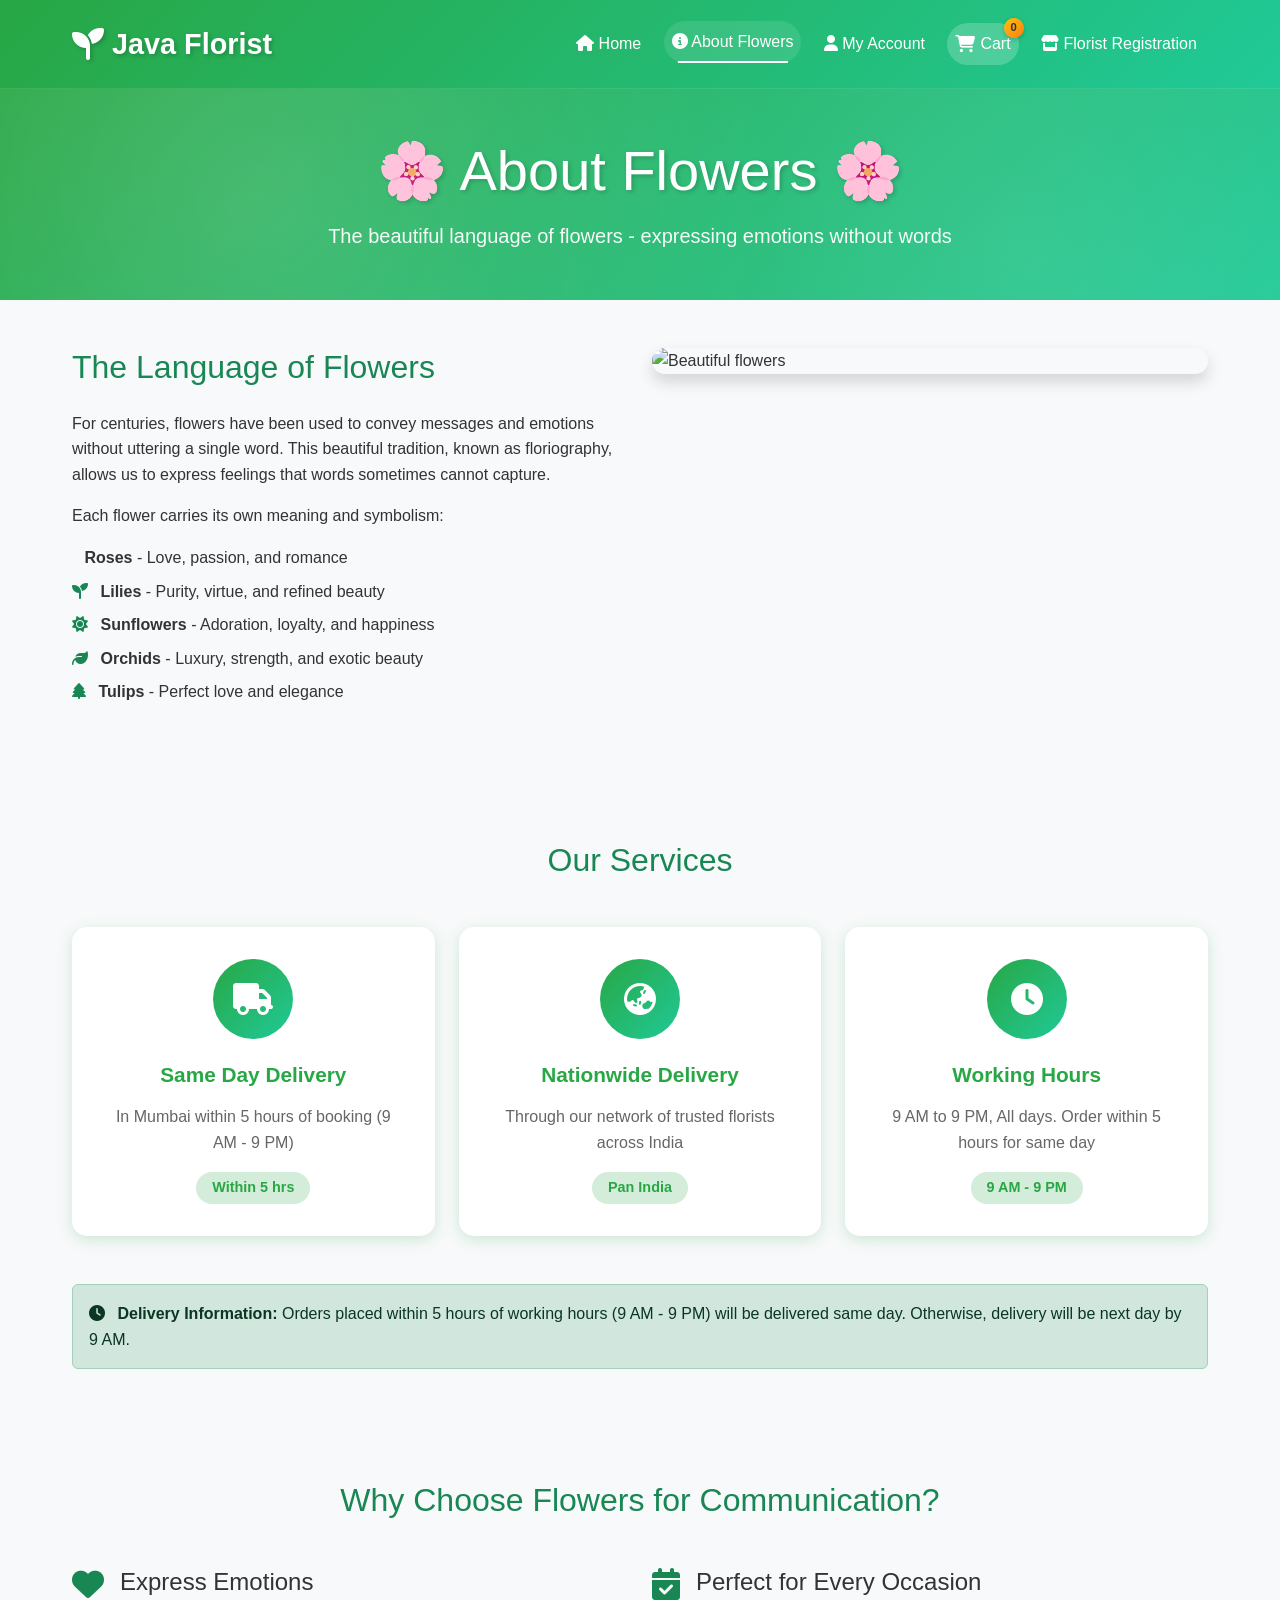
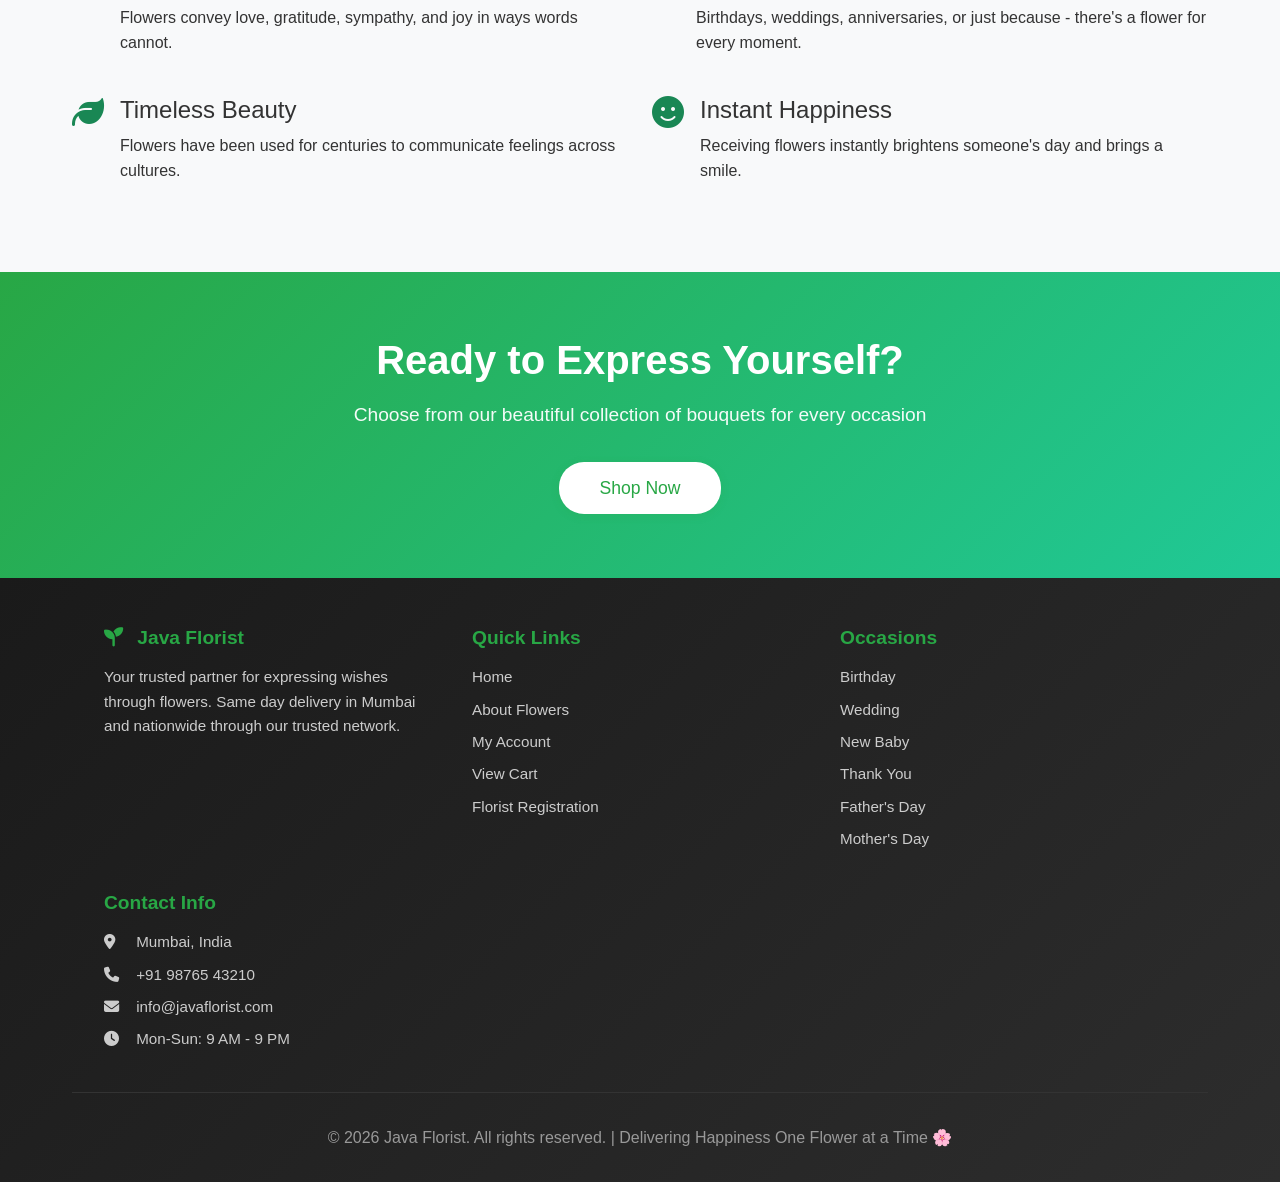
==== about.html @ 2c4edb6c "first commit" ====
<!DOCTYPE html>
<html lang="en">
<head>
    <meta charset="UTF-8">
    <meta name="viewport" content="width=device-width, initial-scale=1.0">
    <title>Java Florist - About Flowers</title>
    
    <!-- Bootstrap CSS -->
    <link href="https://cdn.jsdelivr.net/npm/bootstrap@5.3.0/dist/css/bootstrap.min.css" rel="stylesheet">
    <!-- Font Awesome Icons -->
    <link rel="stylesheet" href="https://cdnjs.cloudflare.com/ajax/libs/font-awesome/6.4.0/css/all.min.css">
    <!-- Custom CSS -->
    <link rel="stylesheet" href="css/style.css">
</head>
<body>
    <!-- Navigation Bar -->
    <nav class="navbar navbar-expand-lg">
        <div class="container">
            <a class="navbar-brand" href="index.html">
                <i class="fas fa-seedling"></i>
                Java Florist
            </a>
            <button class="navbar-toggler" type="button" data-bs-toggle="collapse" data-bs-target="#navbarNav">
                <span class="navbar-toggler-icon"></span>
            </button>
            <div class="collapse navbar-collapse" id="navbarNav">
                <ul class="navbar-nav ms-auto">
                    <li class="nav-item">
                        <a class="nav-link" href="index.html">
                            <i class="fas fa-home"></i> Home
                        </a>
                    </li>
                    <li class="nav-item">
                        <a class="nav-link active" href="about.html">
                            <i class="fas fa-info-circle"></i> About Flowers
                        </a>
                    </li>
                    <li class="nav-item">
                        <a class="nav-link" href="myaccount.html">
                            <i class="fas fa-user"></i> My Account
                        </a>
                    </li>
                    <li class="nav-item">
                        <a class="nav-link cart-icon" href="cart.html">
                            <i class="fas fa-shopping-cart"></i> Cart
                            <span class="cart-badge" id="cartCount">0</span>
                        </a>
                    </li>
                    <li class="nav-item">
                        <a class="nav-link" href="florist-registration.html">
                            <i class="fas fa-store"></i> Florist Registration
                        </a>
                    </li>
                </ul>
            </div>
        </div>
    </nav>

    <!-- Hero Section -->
    <header class="text-center py-5">
        <div class="container">
            <h1>🌸 About Flowers 🌸</h1>
            <p class="lead">The beautiful language of flowers - expressing emotions without words</p>
        </div>
    </header>

    <!-- Main Content - About Flowers -->
    <section class="py-5">
        <div class="container">
            <div class="row">
                <div class="col-lg-6 mb-4">
                    <h2 class="text-success mb-4">The Language of Flowers</h2>
                    <p>For centuries, flowers have been used to convey messages and emotions without uttering a single word. This beautiful tradition, known as floriography, allows us to express feelings that words sometimes cannot capture.</p>
                    <p>Each flower carries its own meaning and symbolism:</p>
                    <ul class="list-unstyled">
                        <li class="mb-2"><i class="fas fa-rose text-success me-2"></i> <strong>Roses</strong> - Love, passion, and romance</li>
                        <li class="mb-2"><i class="fas fa-seedling text-success me-2"></i> <strong>Lilies</strong> - Purity, virtue, and refined beauty</li>
                        <li class="mb-2"><i class="fas fa-sun text-success me-2"></i> <strong>Sunflowers</strong> - Adoration, loyalty, and happiness</li>
                        <li class="mb-2"><i class="fas fa-leaf text-success me-2"></i> <strong>Orchids</strong> - Luxury, strength, and exotic beauty</li>
                        <li class="mb-2"><i class="fas fa-tree text-success me-2"></i> <strong>Tulips</strong> - Perfect love and elegance</li>
                    </ul>
                </div>
                <div class="col-lg-6 mb-4">
                    <img src="https://images.unsplash.com/photo-1490750967868-88aa4486c946?ixlib=rb-4.0.3&auto=format&fit=crop&w=1000&q=80" 
                         alt="Beautiful flowers" class="img-fluid rounded-4 shadow">
                </div>
            </div>
        </div>
    </section>

    <!-- Our Services Section (Requirement Point 1 & 7) -->
    <section class="py-5 bg-light">
        <div class="container">
            <h2 class="text-center text-success mb-5">Our Services</h2>
            <div class="row g-4">
                <div class="col-md-4">
                    <div class="service-card">
                        <div class="service-icon">
                            <i class="fas fa-truck"></i>
                        </div>
                        <h3>Same Day Delivery</h3>
                        <p>In Mumbai within 5 hours of booking (9 AM - 9 PM)</p>
                        <span class="service-badge">Within 5 hrs</span>
                    </div>
                </div>
                
                <div class="col-md-4">
                    <div class="service-card">
                        <div class="service-icon">
                            <i class="fas fa-globe-asia"></i>
                        </div>
                        <h3>Nationwide Delivery</h3>
                        <p>Through our network of trusted florists across India</p>
                        <span class="service-badge">Pan India</span>
                    </div>
                </div>
                
                <div class="col-md-4">
                    <div class="service-card">
                        <div class="service-icon">
                            <i class="fas fa-clock"></i>
                        </div>
                        <h3>Working Hours</h3>
                        <p>9 AM to 9 PM, All days. Order within 5 hours for same day</p>
                        <span class="service-badge">9 AM - 9 PM</span>
                    </div>
                </div>
            </div>
            
            <!-- Delivery Information (Requirement Point 7) -->
            <div class="alert alert-success mt-5">
                <i class="fas fa-clock me-2"></i>
                <strong>Delivery Information:</strong> Orders placed within 5 hours of working hours (9 AM - 9 PM) will be delivered same day. Otherwise, delivery will be next day by 9 AM.
            </div>
        </div>
    </section>

    <!-- Why Choose Flowers Section -->
    <section class="py-5">
        <div class="container">
            <h2 class="text-center text-success mb-5">Why Choose Flowers for Communication?</h2>
            <div class="row">
                <div class="col-md-6 mb-4">
                    <div class="d-flex align-items-start">
                        <div class="me-3">
                            <i class="fas fa-heart text-success fa-2x"></i>
                        </div>
                        <div>
                            <h4>Express Emotions</h4>
                            <p>Flowers convey love, gratitude, sympathy, and joy in ways words cannot.</p>
                        </div>
                    </div>
                </div>
                <div class="col-md-6 mb-4">
                    <div class="d-flex align-items-start">
                        <div class="me-3">
                            <i class="fas fa-calendar-check text-success fa-2x"></i>
                        </div>
                        <div>
                            <h4>Perfect for Every Occasion</h4>
                            <p>Birthdays, weddings, anniversaries, or just because - there's a flower for every moment.</p>
                        </div>
                    </div>
                </div>
                <div class="col-md-6 mb-4">
                    <div class="d-flex align-items-start">
                        <div class="me-3">
                            <i class="fas fa-leaf text-success fa-2x"></i>
                        </div>
                        <div>
                            <h4>Timeless Beauty</h4>
                            <p>Flowers have been used for centuries to communicate feelings across cultures.</p>
                        </div>
                    </div>
                </div>
                <div class="col-md-6 mb-4">
                    <div class="d-flex align-items-start">
                        <div class="me-3">
                            <i class="fas fa-smile text-success fa-2x"></i>
                        </div>
                        <div>
                            <h4>Instant Happiness</h4>
                            <p>Receiving flowers instantly brightens someone's day and brings a smile.</p>
                        </div>
                    </div>
                </div>
            </div>
        </div>
    </section>

    <!-- Call to Action -->
    <section class="cta-section">
        <div class="container">
            <h2>Ready to Express Yourself?</h2>
            <p>Choose from our beautiful collection of bouquets for every occasion</p>
            <a href="bouquet.html" class="btn btn-lg">Shop Now</a>
        </div>
    </section>

    <!-- Footer -->
    <footer>
        <div class="container">
            <div class="footer-content">
                <div class="footer-section">
                    <h4><i class="fas fa-seedling"></i> Java Florist</h4>
                    <p>Your trusted partner for expressing wishes through flowers. Same day delivery in Mumbai and nationwide through our trusted network.</p>
                </div>
                <div class="footer-section">
                    <h4>Quick Links</h4>
                    <a href="index.html">Home</a>
                    <a href="about.html">About Flowers</a>
                    <a href="myaccount.html">My Account</a>
                    <a href="cart.html">View Cart</a>
                    <a href="florist-registration.html">Florist Registration</a>
                </div>
                <div class="footer-section">
                    <h4>Occasions</h4>
                    <a href="bouquet.html?occasion=birthday">Birthday</a>
                    <a href="bouquet.html?occasion=wedding">Wedding</a>
                    <a href="bouquet.html?occasion=newbaby">New Baby</a>
                    <a href="bouquet.html?occasion=thankyou">Thank You</a>
                    <a href="bouquet.html?occasion=fathersday">Father's Day</a>
                    <a href="bouquet.html?occasion=mothersday">Mother's Day</a>
                </div>
                <div class="footer-section">
                    <h4>Contact Info</h4>
                    <p><i class="fas fa-map-marker-alt"></i> Mumbai, India</p>
                    <p><i class="fas fa-phone"></i> +91 98765 43210</p>
                    <p><i class="fas fa-envelope"></i> info@javaflorist.com</p>
                    <p><i class="fas fa-clock"></i> Mon-Sun: 9 AM - 9 PM</p>
                </div>
            </div>
            <div class="footer-bottom">
                <p>&copy; 2026 Java Florist. All rights reserved. | Delivering Happiness One Flower at a Time 🌸</p>
            </div>
        </div>
    </footer>

    <!-- Scripts -->
    <script src="https://cdn.jsdelivr.net/npm/bootstrap@5.3.0/dist/js/bootstrap.bundle.min.js"></script>
    <script>
        // Update cart count from localStorage
        function updateCartCount() {
            const cart = JSON.parse(localStorage.getItem('cart')) || [];
            document.getElementById('cartCount').textContent = cart.length;
        }
        
        document.addEventListener('DOMContentLoaded', function() {
            updateCartCount();
        });
    </script>
</body>
</html>
---- css/style.css ----
/* Professional Styling for Java Florist Website */

:root {
    --primary-green: #28a745;
    --secondary-green: #20c997;
    --dark-green: #218838;
    --light-green: #d4edda;
    --white: #ffffff;
    --light-gray: #f8f9fa;
    --dark-gray: #343a40;
    --text-dark: #333333;
    --text-light: #666666;
    --shadow-color: rgba(40, 167, 69, 0.2);
    
    /* Border Radius */
    --radius-sm: 8px;
    --radius-md: 15px;
    --radius-lg: 25px;
    --radius-full: 50px;
    
    /* Transitions */
    --transition: all 0.3s ease;
}

* {
    margin: 0;
    padding: 0;
    box-sizing: border-box;
}

body {
    font-family: 'Segoe UI', Tahoma, Geneva, Verdana, sans-serif;
    line-height: 1.6;
    color: var(--text-dark);
    background-color: var(--light-gray);
    min-height: 100vh;
    display: flex;
    flex-direction: column;
}

/* ========== IMAGE SIZE FIXES ========== */
img {
    max-width: 100%;
    height: auto;
    display: block;
}

/* Card Images - Fixed Sizes */
.occasion-card .occasion-image,
.occasion-img {
    width: 100%;
    height: 200px !important;
    object-fit: cover !important;
    border-radius: var(--radius-md) var(--radius-md) 0 0;
}

.bouquet-card .bouquet-image,
.bouquet-img {
    width: 100%;
    height: 250px !important;
    object-fit: cover !important;
    border-radius: var(--radius-md) var(--radius-md) 0 0;
}

/* Cart Page Images */
.cart-item-image {
    width: 80px;
    height: 80px;
    border-radius: var(--radius-sm);
    overflow: hidden;
}

.cart-item-image img {
    width: 100%;
    height: 100%;
    object-fit: cover;
}

/* Order/Return Images */
.item-image {
    width: 70px;
    height: 70px;
    border-radius: var(--radius-sm);
    overflow: hidden;
}

.item-image img {
    width: 100%;
    height: 100%;
    object-fit: cover;
}

/* Profile Avatar */
.profile-avatar {
    width: 100px;
    height: 100px;
    border-radius: 50%;
    overflow: hidden;
}

.profile-avatar img {
    width: 100%;
    height: 100%;
    object-fit: cover;
}

/* Testimonial Images */
.author-avatar {
    width: 50px;
    height: 50px;
    border-radius: 50%;
    overflow: hidden;
}

.author-avatar img {
    width: 100%;
    height: 100%;
    object-fit: cover;
}

/* ========== NAVBAR STYLING ========== */
.navbar {
    background: linear-gradient(135deg, var(--primary-green), var(--secondary-green)) !important;
    box-shadow: 0 4px 15px var(--shadow-color);
    padding: 1rem 0;
    border-bottom: 1px solid rgba(255,255,255,0.1);
}

.navbar .container {
    display: flex;
    justify-content: space-between;
    align-items: center;
    max-width: 1200px;
    margin: 0 auto;
    padding: 0 2rem;
}

.navbar-brand {
    font-weight: bold;
    font-size: 1.8rem;
    color: white !important;
    text-shadow: 2px 2px 4px rgba(0,0,0,0.2);
    display: flex;
    align-items: center;
    gap: 0.5rem;
    text-decoration: none;
}

.navbar-brand i {
    font-size: 2rem;
}

.navbar-nav {
    display: flex;
    align-items: center;
    gap: 0.5rem;
    list-style: none;
}

.nav-item {
    margin: 0 0.2rem;
}

.nav-link {
    font-weight: 500;
    color: white !important;
    padding: 0.5rem 1rem;
    border-radius: 25px;
    text-decoration: none;
    transition: var(--transition);
    position: relative;
}

.nav-link::after {
    content: '';
    position: absolute;
    bottom: 0;
    left: 50%;
    width: 0;
    height: 2px;
    background-color: white;
    transition: var(--transition);
    transform: translateX(-50%);
}

.nav-link:hover::after,
.nav-link.active::after {
    width: 80%;
}

.nav-link:hover,
.nav-link.active {
    background-color: rgba(255, 255, 255, 0.1);
    transform: translateY(-2px);
}

/* Mobile Menu Button */
.navbar-toggler {
    display: none;
    background: transparent;
    border: none;
    font-size: 1.5rem;
    cursor: pointer;
    color: white;
}

/* Cart Icon */
.cart-icon {
    background-color: rgba(255, 255, 255, 0.2);
    padding: 0.5rem 1rem;
    border-radius: 25px;
    position: relative;
    display: flex;
    align-items: center;
    gap: 5px;
}

.cart-icon i {
    font-size: 1.1rem;
}

.cart-badge {
    position: absolute;
    top: -5px;
    right: -5px;
    background: linear-gradient(135deg, #ffc107, #fd7e14);
    color: var(--text-dark);
    border-radius: 50%;
    width: 20px;
    height: 20px;
    display: flex;
    align-items: center;
    justify-content: center;
    font-size: 0.7rem;
    font-weight: bold;
    box-shadow: 0 2px 5px rgba(0,0,0,0.2);
}

/* ========== HERO SECTION ========== */
header {
    background: linear-gradient(135deg, var(--primary-green), var(--secondary-green));
    color: white;
    padding: 5rem 0;
    text-align: center;
    position: relative;
    overflow: hidden;
}

header::before {
    content: '';
    position: absolute;
    top: 0;
    left: 0;
    right: 0;
    bottom: 0;
    background-image: 
        radial-gradient(circle at 20% 50%, rgba(255,255,255,0.15) 0%, transparent 50%),
        radial-gradient(circle at 80% 80%, rgba(255,255,255,0.1) 0%, transparent 50%);
    pointer-events: none;
}

header h1 {
    font-size: clamp(2rem, 5vw, 3.5rem);
    margin-bottom: 1rem;
    color: white;
    text-shadow: 2px 2px 4px rgba(0,0,0,0.2);
    animation: fadeInDown 0.8s ease;
}

header p {
    font-size: clamp(1rem, 2vw, 1.3rem);
    opacity: 0.95;
    max-width: 800px;
    margin: 0 auto;
    animation: fadeInUp 0.8s ease;
}

.hero-buttons {
    display: flex;
    gap: 1rem;
    justify-content: center;
    flex-wrap: wrap;
    margin-top: 2rem;
}

/* ========== SECTION STYLES ========== */
section {
    padding: 5rem 0;
}

.section-title {
    text-align: center;
    font-size: clamp(1.8rem, 4vw, 2.5rem);
    color: var(--primary-green);
    margin-bottom: 3rem;
    position: relative;
    padding-bottom: 1rem;
    font-weight: 600;
}

.section-title::after {
    content: '';
    position: absolute;
    bottom: 0;
    left: 50%;
    transform: translateX(-50%);
    width: 80px;
    height: 4px;
    background: linear-gradient(90deg, var(--primary-green), var(--secondary-green));
    border-radius: 2px;
}

.section-subtitle {
    text-align: center;
    color: var(--text-light);
    font-size: 1.1rem;
    max-width: 700px;
    margin: -2rem auto 3rem;
}

/* ========== GRIDS ========== */
.occasion-grid,
.bouquet-grid,
.services-grid,
.features-grid,
.testimonials-grid {
    display: grid;
    grid-template-columns: repeat(auto-fit, minmax(280px, 1fr));
    gap: 2rem;
    max-width: 1400px;
    margin: 0 auto;
    padding: 0 2rem;
}

/* ========== OCCASION CARDS ========== */
.occasion-card {
    background: white;
    border-radius: 15px;
    overflow: hidden;
    box-shadow: 0 4px 15px var(--shadow-color);
    transition: var(--transition);
    cursor: pointer;
    height: 100%;
    display: flex;
    flex-direction: column;
    text-decoration: none;
    color: inherit;
}

.occasion-card:hover {
    transform: translateY(-10px);
    box-shadow: 0 8px 25px var(--shadow-color);
}

.occasion-card .occasion-image {
    width: 100%;
    height: 200px;
    background: linear-gradient(135deg, var(--light-green), #c3e6cb);
    display: flex;
    align-items: center;
    justify-content: center;
    font-size: 5rem;
    transition: transform 0.3s;
}

.occasion-card:hover .occasion-image {
    transform: scale(1.05);
}

.occasion-content {
    padding: 1.5rem;
    flex-grow: 1;
    display: flex;
    flex-direction: column;
}

.occasion-content h3 {
    color: var(--primary-green);
    font-size: 1.4rem;
    font-weight: 600;
    margin-bottom: 0.5rem;
}

.occasion-content p {
    color: var(--text-light);
    margin-bottom: 1rem;
    flex-grow: 1;
}

.occasion-link {
    color: var(--primary-green);
    font-weight: 600;
    text-decoration: none;
    display: inline-flex;
    align-items: center;
    gap: 0.5rem;
    margin-top: auto;
}

.occasion-link i {
    transition: var(--transition);
}

.occasion-card:hover .occasion-link i {
    transform: translateX(5px);
}

/* ========== BOUQUET CARDS ========== */
.bouquet-card {
    background: white;
    border-radius: 15px;
    overflow: hidden;
    box-shadow: 0 4px 15px var(--shadow-color);
    transition: var(--transition);
    height: 100%;
    position: relative;
}

.bouquet-card:hover {
    transform: translateY(-10px);
    box-shadow: 0 8px 25px var(--shadow-color);
}

.bouquet-badge {
    position: absolute;
    top: 1rem;
    left: 1rem;
    z-index: 2;
    padding: 0.3rem 1rem;
    border-radius: 20px;
    font-size: 0.8rem;
    font-weight: 600;
    text-transform: uppercase;
}

.badge-new {
    background: var(--primary-green);
    color: white;
}

.badge-seller {
    background: #ffc107;
    color: #333;
}

.badge-sale {
    background: #dc3545;
    color: white;
}

.bouquet-image {
    width: 100%;
    height: 250px;
    object-fit: cover;
    transition: transform 0.5s;
}

.bouquet-card:hover .bouquet-image {
    transform: scale(1.05);
}

.bouquet-info {
    padding: 1.5rem;
}

.bouquet-info h4 {
    color: var(--primary-green);
    font-size: 1.2rem;
    font-weight: 600;
    margin-bottom: 0.5rem;
}

.bouquet-price {
    color: var(--primary-green);
    font-size: 1.3rem;
    font-weight: bold;
    margin-bottom: 1rem;
}

.bouquet-description {
    color: var(--text-light);
    margin-bottom: 1rem;
    font-size: 0.95rem;
    line-height: 1.5;
}

.bouquet-footer {
    display: flex;
    justify-content: space-between;
    align-items: center;
    margin-top: 1rem;
}

/* ========== BUTTONS ========== */
.btn {
    display: inline-block;
    padding: 0.6rem 1.5rem;
    border-radius: 25px;
    font-weight: 500;
    transition: var(--transition);
    border: none;
    cursor: pointer;
    text-decoration: none;
    font-size: 0.95rem;
    box-shadow: 0 2px 8px var(--shadow-color);
}

.btn-primary {
    background: linear-gradient(45deg, var(--primary-green), var(--secondary-green));
    color: white;
}

.btn-primary:hover {
    background: linear-gradient(45deg, var(--dark-green), #17a2b8);
    transform: translateY(-2px);
    box-shadow: 0 4px 12px var(--shadow-color);
}

.btn-outline {
    background: transparent;
    border: 2px solid var(--primary-green);
    color: var(--primary-green);
}

.btn-outline:hover {
    background: var(--primary-green);
    color: white;
    transform: translateY(-2px);
}

.btn-success {
    background: linear-gradient(45deg, var(--primary-green), var(--secondary-green));
    color: white;
}

.btn-danger {
    background: linear-gradient(45deg, #dc3545, #fd7e14);
    color: white;
}

/* ========== SERVICES SECTION ========== */
.services-section {
    background-color: var(--light-gray);
    padding: 5rem 0;
}

.service-card {
    background: white;
    border-radius: 15px;
    padding: 2rem;
    text-align: center;
    box-shadow: 0 4px 15px var(--shadow-color);
    transition: var(--transition);
    height: 100%;
}

.service-card:hover {
    transform: translateY(-5px);
    box-shadow: 0 8px 25px var(--shadow-color);
}

.service-icon {
    width: 80px;
    height: 80px;
    background: linear-gradient(135deg, var(--primary-green), var(--secondary-green));
    border-radius: 50%;
    display: flex;
    align-items: center;
    justify-content: center;
    margin: 0 auto 1.5rem;
    font-size: 2rem;
    color: white;
}

.service-card h3 {
    color: var(--primary-green);
    font-size: 1.3rem;
    font-weight: 600;
    margin-bottom: 1rem;
}

.service-card p {
    color: var(--text-light);
    margin-bottom: 1rem;
}

.service-badge {
    display: inline-block;
    background: var(--light-green);
    color: var(--primary-green);
    padding: 0.3rem 1rem;
    border-radius: 20px;
    font-size: 0.9rem;
    font-weight: 600;
}

/* ========== FEATURES SECTION ========== */
.feature-item {
    text-align: center;
}

.feature-icon {
    font-size: 2.5rem;
    color: var(--primary-green);
    margin-bottom: 1rem;
}

.feature-item h4 {
    font-size: 1.1rem;
    margin-bottom: 0.5rem;
}

.feature-item p {
    color: var(--text-light);
    font-size: 0.9rem;
}

/* ========== CTA SECTION ========== */
.cta-section {
    background: linear-gradient(135deg, var(--primary-green), var(--secondary-green));
    color: white;
    padding: 4rem 0;
    text-align: center;
}

.cta-section h2 {
    color: white;
    font-size: 2.5rem;
    margin-bottom: 1rem;
    font-weight: 600;
}

.cta-section p {
    color: rgba(255,255,255,0.95);
    font-size: 1.2rem;
    margin-bottom: 2rem;
}

.cta-section .btn {
    background: white;
    color: var(--primary-green);
    padding: 0.8rem 2.5rem;
    font-size: 1.1rem;
}

.cta-section .btn:hover {
    background: var(--light-gray);
}

/* ========== FORMS ========== */
.form-control {
    border-radius: 8px;
    border: 1px solid #ced4da;
    padding: 0.75rem;
    transition: border-color 0.3s, box-shadow 0.3s;
    width: 100%;
}

.form-control:focus {
    border-color: var(--primary-green);
    box-shadow: 0 0 0 0.2rem var(--shadow-color);
    outline: none;
}

.form-label {
    font-weight: 600;
    color: var(--text-dark);
    margin-bottom: 0.5rem;
    display: block;
}

.form-group {
    margin-bottom: 1.5rem;
}

/* ========== TABLES ========== */
.table-container {
    overflow-x: auto;
    background: white;
    border-radius: 15px;
    box-shadow: 0 4px 15px var(--shadow-color);
    margin: 2rem 0;
}

.table {
    width: 100%;
    border-collapse: collapse;
}

.table thead th {
    background-color: var(--primary-green);
    color: white;
    border: none;
    font-weight: 600;
    padding: 1rem;
    text-align: left;
}

.table td {
    padding: 1rem;
    border-bottom: 1px solid var(--light-gray);
}

.table tbody tr:hover {
    background-color: var(--light-gray);
}

/* ========== FOOTER ========== */
footer {
    background: linear-gradient(135deg, #1a1a1a, #2d2d2d);
    color: white;
    padding: 3rem 0 1rem;
    margin-top: auto;
}

.footer-content {
    max-width: 1200px;
    margin: 0 auto;
    display: grid;
    grid-template-columns: repeat(auto-fit, minmax(250px, 1fr));
    gap: 2rem;
    margin-bottom: 2rem;
    padding: 0 2rem;
}

.footer-section h4 {
    color: var(--primary-green);
    margin-bottom: 1rem;
    font-size: 1.2rem;
    font-weight: 600;
}

.footer-section p,
.footer-section a {
    color: #ccc;
    text-decoration: none;
    font-size: 0.95rem;
    margin-bottom: 0.5rem;
    display: block;
    transition: var(--transition);
}

.footer-section a:hover {
    color: var(--primary-green);
    transform: translateX(5px);
}

.footer-section i {
    width: 20px;
    margin-right: 0.5rem;
}

.footer-bottom {
    max-width: 1200px;
    margin: 0 auto;
    padding: 2rem 2rem 0;
    border-top: 1px solid #333;
    text-align: center;
    color: #999;
}

/* ========== ANIMATIONS ========== */
@keyframes fadeInDown {
    from {
        opacity: 0;
        transform: translateY(-20px);
    }
    to {
        opacity: 1;
        transform: translateY(0);
    }
}

@keyframes fadeInUp {
    from {
        opacity: 0;
        transform: translateY(20px);
    }
    to {
        opacity: 1;
        transform: translateY(0);
    }
}

.fadeInDown {
    animation: fadeInDown 0.8s ease;
}

.fadeInUp {
    animation: fadeInUp 0.8s ease;
}

/* ========== RESPONSIVE DESIGN ========== */
@media (max-width: 992px) {
    .occasion-image,
    .bouquet-image {
        height: 200px !important;
    }
    
    header h1 {
        font-size: 2.8rem;
    }
    
    header p {
        font-size: 1.1rem;
    }
    
    .section-title {
        font-size: 2.2rem;
    }
}

@media (max-width: 768px) {
    .navbar-toggler {
        display: block;
    }
    
    .navbar-collapse {
        display: none;
        position: absolute;
        top: 100%;
        left: 0;
        right: 0;
        background: var(--primary-green);
        padding: 1rem;
        box-shadow: var(--shadow-color);
    }
    
    .navbar-collapse.show {
        display: block;
    }
    
    .navbar-nav {
        flex-direction: column;
        gap: 0;
    }
    
    .nav-link {
        text-align: center;
        padding: 0.8rem;
    }
    
    .navbar {
        padding: 0.5rem 0;
    }
    
    .navbar-brand {
        font-size: 1.5rem;
    }
    
    header {
        padding: 3rem 0;
    }
    
    header h1 {
        font-size: 2.2rem;
    }
    
    header p {
        font-size: 1rem;
    }
    
    .section-title {
        font-size: 2rem;
    }
    
    .occasion-image {
        height: 180px !important;
        font-size: 3.5rem;
    }
    
    .bouquet-image {
        height: 200px !important;
    }
    
    .service-card {
        padding: 1.5rem;
    }
    
    .service-icon {
        width: 60px;
        height: 60px;
        font-size: 1.5rem;
    }
}

@media (max-width: 480px) {
    .navbar-brand {
        font-size: 1.4rem;
    }
    
    .navbar-brand i {
        font-size: 1.6rem;
    }
    
    header h1 {
        font-size: 1.8rem;
    }
    
    .section-title {
        font-size: 1.8rem;
    }
    
    .btn {
        padding: 0.5rem 1rem;
        font-size: 0.9rem;
    }
    
    .occasion-image {
        height: 150px !important;
        font-size: 3rem;
    }
    
    .bouquet-image {
        height: 180px !important;
    }
    
    .occasion-grid,
    .bouquet-grid,
    .services-grid,
    .features-grid,
    .testimonials-grid {
        grid-template-columns: 1fr;
        padding: 0 1rem;
    }
    
    .footer-content {
        grid-template-columns: 1fr;
        gap: 2rem;
    }
}

/* ========== UTILITY CLASSES ========== */
.container {
    max-width: 1200px;
    margin: 0 auto;
    padding: 0 2rem;
}

.text-center { text-align: center; }
.text-left { text-align: left; }
.text-right { text-align: right; }

.mt-1 { margin-top: 0.5rem; }
.mt-2 { margin-top: 1rem; }
.mt-3 { margin-top: 1.5rem; }
.mt-4 { margin-top: 2rem; }
.mt-5 { margin-top: 3rem; }

.mb-1 { margin-bottom: 0.5rem; }
.mb-2 { margin-bottom: 1rem; }
.mb-3 { margin-bottom: 1.5rem; }
.mb-4 { margin-bottom: 2rem; }
.mb-5 { margin-bottom: 3rem; }

.py-1 { padding-top: 0.5rem; padding-bottom: 0.5rem; }
.py-2 { padding-top: 1rem; padding-bottom: 1rem; }
.py-3 { padding-top: 1.5rem; padding-bottom: 1.5rem; }
.py-4 { padding-top: 2rem; padding-bottom: 2rem; }
.py-5 { padding-top: 3rem; padding-bottom: 3rem; }

.px-1 { padding-left: 0.5rem; padding-right: 0.5rem; }
.px-2 { padding-left: 1rem; padding-right: 1rem; }
.px-3 { padding-left: 1.5rem; padding-right: 1.5rem; }
.px-4 { padding-left: 2rem; padding-right: 2rem; }
.px-5 { padding-left: 3rem; padding-right: 3rem; }

.text-primary {
    color: var(--primary-green) !important;
}

.bg-primary {
    background-color: var(--primary-green) !important;
}

.shadow-sm {
    box-shadow: 0 2px 4px rgba(0,0,0,0.1) !important;
}

.shadow-hover {
    transition: box-shadow 0.3s ease;
}

.shadow-hover:hover {
    box-shadow: 0 8px 25px var(--shadow-color) !important;
}

/* ========== ABOUT PAGE STYLES ========== */

/* Flower Meaning Cards */
.flower-meaning-card {
    background: white;
    border-radius: 15px;
    padding: 2rem;
    text-align: center;
    box-shadow: 0 4px 15px var(--shadow-color);
    transition: var(--transition);
    height: 100%;
}

.flower-meaning-card:hover {
    transform: translateY(-10px);
    box-shadow: 0 8px 25px var(--shadow-color);
}

.flower-icon {
    width: 80px;
    height: 80px;
    background: linear-gradient(135deg, var(--primary-green), var(--secondary-green));
    border-radius: 50%;
    display: flex;
    align-items: center;
    justify-content: center;
    margin: 0 auto 1.5rem;
    font-size: 2.5rem;
    color: white;
}

.flower-meaning-card h3 {
    color: var(--primary-green);
    font-size: 1.3rem;
    font-weight: 600;
    margin-bottom: 1rem;
}

.flower-meaning-card p {
    color: var(--text-light);
    margin-bottom: 0;
}

/* Timeline Styles */
.timeline-item {
    position: relative;
    padding-left: 2rem;
    margin-bottom: 2rem;
    border-left: 3px solid var(--primary-green);
}

.timeline-item::before {
    content: '';
    position: absolute;
    left: -9px;
    top: 0;
    width: 15px;
    height: 15px;
    border-radius: 50%;
    background: var(--primary-green);
}

.timeline-year {
    font-size: 1.5rem;
    font-weight: bold;
    color: var(--primary-green);
    margin-bottom: 0.5rem;
}

.timeline-title {
    font-size: 1.2rem;
    font-weight: 600;
    margin-bottom: 0.5rem;
}

.timeline-description {
    color: var(--text-light);
}

/* Care Tips Cards */
.care-tip-card {
    background: white;
    border-radius: 15px;
    padding: 1.5rem;
    box-shadow: 0 4px 15px var(--shadow-color);
    transition: var(--transition);
    height: 100%;
    display: flex;
    align-items: center;
    gap: 1rem;
}

.care-tip-card:hover {
    transform: translateY(-5px);
    box-shadow: 0 8px 25px var(--shadow-color);
}

.care-tip-icon {
    width: 60px;
    height: 60px;
    background: linear-gradient(135deg, var(--primary-green), var(--secondary-green));
    border-radius: 50%;
    display: flex;
    align-items: center;
    justify-content: center;
    font-size: 1.5rem;
    color: white;
    flex-shrink: 0;
}

.care-tip-content h4 {
    color: var(--primary-green);
    font-size: 1.1rem;
    font-weight: 600;
    margin-bottom: 0.3rem;
}

.care-tip-content p {
    color: var(--text-light);
    margin-bottom: 0;
    font-size: 0.95rem;
}

/* Team Member Cards */
.team-member-card {
    background: white;
    border-radius: 15px;
    overflow: hidden;
    box-shadow: 0 4px 15px var(--shadow-color);
    transition: var(--transition);
    text-align: center;
    height: 100%;
}

.team-member-card:hover {
    transform: translateY(-10px);
    box-shadow: 0 8px 25px var(--shadow-color);
}

.team-member-image {
    width: 100%;
    height: 250px;
    background: linear-gradient(135deg, var(--light-green), #c3e6cb);
    display: flex;
    align-items: center;
    justify-content: center;
    font-size: 5rem;
    color: var(--primary-green);
}

.team-member-info {
    padding: 1.5rem;
}

.team-member-info h4 {
    color: var(--primary-green);
    font-size: 1.2rem;
    font-weight: 600;
    margin-bottom: 0.3rem;
}

.team-member-position {
    color: var(--secondary-green);
    font-weight: 500;
    margin-bottom: 1rem;
}

.team-member-bio {
    color: var(--text-light);
    font-size: 0.95rem;
}

/* Stat Cards for About Page */
.stat-card {
    text-align: center;
    padding: 2rem;
    background: white;
    border-radius: 15px;
    box-shadow: 0 4px 15px var(--shadow-color);
    transition: var(--transition);
}

.stat-card:hover {
    transform: translateY(-5px);
    box-shadow: 0 8px 25px var(--shadow-color);
}

.stat-number-large {
    font-size: 3rem;
    font-weight: bold;
    color: var(--primary-green);
    line-height: 1.2;
}

.stat-label-large {
    font-size: 1rem;
    color: var(--text-light);
    text-transform: uppercase;
    letter-spacing: 1px;
}

/* Quote Section */
.quote-section {
    background: linear-gradient(135deg, var(--primary-green), var(--secondary-green));
    color: white;
    padding: 4rem 0;
    text-align: center;
    margin: 4rem 0;
}

.quote-text {
    font-size: 2rem;
    font-style: italic;
    max-width: 800px;
    margin: 0 auto 2rem;
    line-height: 1.4;
}

.quote-author {
    font-size: 1.1rem;
    opacity: 0.9;
}

/* About Page Specific Sections */
.about-story-section {
    padding: 5rem 0;
    background-color: var(--white);
}

.about-values-section {
    padding: 5rem 0;
    background-color: var(--light-gray);
}

.about-stats-section {
    padding: 4rem 0;
    background: linear-gradient(135deg, var(--primary-green), var(--secondary-green));
    color: white;
}

.about-stats-section .stat-number-large {
    color: white;
}

.about-stats-section .stat-label-large {
    color: rgba(255, 255, 255, 0.9);
}

/* About Page Hero */
.about-hero {
    background: linear-gradient(135deg, var(--primary-green), var(--secondary-green));
    color: white;
    padding: 6rem 0;
    text-align: center;
    position: relative;
    overflow: hidden;
}

.about-hero h1 {
    color: white;
    font-size: 3.5rem;
    font-weight: 700;
    margin-bottom: 1rem;
    text-shadow: 2px 2px 4px rgba(0,0,0,0.2);
}

.about-hero p {
    color: rgba(255,255,255,0.95);
    font-size: 1.3rem;
    max-width: 800px;
    margin: 0 auto;
}

/* ========== CART PAGE STYLES ========== */

/* Cart Container */
.cart-container {
    max-width: 1200px;
    margin: 0 auto;
    padding: 2rem;
}

/* Cart Header */
.cart-header {
    background: linear-gradient(135deg, var(--primary-green), var(--secondary-green));
    color: white;
    padding: 3rem 0;
    text-align: center;
    margin-bottom: 2rem;
    border-radius: 0 0 50px 50px;
}

.cart-header h1 {
    color: white;
    font-size: 2.5rem;
    font-weight: 700;
    margin-bottom: 0.5rem;
}

.cart-header p {
    font-size: 1.1rem;
    opacity: 0.95;
}

/* Cart Content Layout */
.cart-content {
    display: grid;
    grid-template-columns: 2fr 1fr;
    gap: 2rem;
}

/* Cart Items Section */
.cart-items-section {
    background: white;
    border-radius: 15px;
    padding: 1.5rem;
    box-shadow: 0 4px 15px var(--shadow-color);
}

.cart-items-header {
    display: flex;
    justify-content: space-between;
    align-items: center;
    margin-bottom: 1.5rem;
    padding-bottom: 1rem;
    border-bottom: 2px solid var(--light-gray);
}

.cart-items-header h3 {
    color: var(--primary-green);
    font-size: 1.3rem;
    font-weight: 600;
    margin: 0;
}

.cart-items-header .item-count {
    background: var(--light-green);
    color: var(--primary-green);
    padding: 0.3rem 1rem;
    border-radius: 20px;
    font-size: 0.9rem;
    font-weight: 600;
}

/* Cart Item */
.cart-item {
    display: grid;
    grid-template-columns: auto 2fr 1fr 1fr auto;
    gap: 1rem;
    align-items: center;
    padding: 1rem;
    border-bottom: 1px solid var(--light-gray);
    transition: background-color 0.3s ease;
}

.cart-item:hover {
    background-color: var(--light-gray);
}

.cart-item:last-child {
    border-bottom: none;
}

.cart-item-image {
    width: 80px;
    height: 80px;
    border-radius: 10px;
    overflow: hidden;
}

.cart-item-image img {
    width: 100%;
    height: 100%;
    object-fit: cover;
}

.cart-item-details h4 {
    color: var(--primary-green);
    font-size: 1.1rem;
    font-weight: 600;
    margin-bottom: 0.3rem;
}

.cart-item-details p {
    color: var(--text-light);
    font-size: 0.9rem;
    margin: 0;
}

.cart-item-price {
    font-weight: 600;
    color: var(--primary-green);
    font-size: 1.1rem;
}

/* Quantity Controls */
.quantity-control {
    display: flex;
    align-items: center;
    gap: 0.5rem;
}

.quantity-btn {
    width: 30px;
    height: 30px;
    border: 1px solid var(--light-gray);
    background: white;
    border-radius: 5px;
    cursor: pointer;
    transition: var(--transition);
    display: flex;
    align-items: center;
    justify-content: center;
    font-weight: bold;
}

.quantity-btn:hover {
    background: var(--primary-green);
    color: white;
    border-color: var(--primary-green);
}

.quantity-input {
    width: 50px;
    text-align: center;
    border: 1px solid var(--light-gray);
    border-radius: 5px;
    padding: 0.3rem;
}

/* Remove Button */
.remove-btn {
    color: #dc3545;
    background: none;
    border: none;
    cursor: pointer;
    transition: var(--transition);
    font-size: 1.1rem;
}

.remove-btn:hover {
    color: #c82333;
    transform: scale(1.1);
}

/* Cart Summary */
.cart-summary {
    background: white;
    border-radius: 15px;
    padding: 1.5rem;
    box-shadow: 0 4px 15px var(--shadow-color);
    position: sticky;
    top: 100px;
}

.cart-summary h3 {
    color: var(--primary-green);
    font-size: 1.3rem;
    font-weight: 600;
    margin-bottom: 1.5rem;
    padding-bottom: 1rem;
    border-bottom: 2px solid var(--light-gray);
}

.summary-row {
    display: flex;
    justify-content: space-between;
    margin-bottom: 1rem;
    color: var(--text-light);
}

.summary-row.total {
    font-size: 1.3rem;
    font-weight: 600;
    color: var(--primary-green);
    margin-top: 1rem;
    padding-top: 1rem;
    border-top: 2px solid var(--light-gray);
}

.delivery-info-box {
    background: var(--light-green);
    border-radius: 10px;
    padding: 1rem;
    margin: 1.5rem 0;
    border-left: 4px solid var(--primary-green);
}

.delivery-info-box i {
    color: var(--primary-green);
    margin-right: 0.5rem;
}

.delivery-info-box p {
    margin: 0;
    color: var(--text-dark);
    font-size: 0.95rem;
}

.delivery-info-box .time-badge {
    display: inline-block;
    background: white;
    color: var(--primary-green);
    padding: 0.2rem 0.8rem;
    border-radius: 20px;
    font-size: 0.85rem;
    font-weight: 600;
    margin-top: 0.5rem;
}

/* Checkout Button */
.checkout-btn {
    width: 100%;
    padding: 1rem;
    background: linear-gradient(135deg, var(--primary-green), var(--secondary-green));
    color: white;
    border: none;
    border-radius: 10px;
    font-size: 1.1rem;
    font-weight: 600;
    cursor: pointer;
    transition: var(--transition);
    margin-bottom: 1rem;
}

.checkout-btn:hover {
    transform: translateY(-2px);
    box-shadow: 0 8px 20px var(--shadow-color);
}

.continue-shopping-btn {
    width: 100%;
    padding: 0.8rem;
    background: white;
    color: var(--primary-green);
    border: 2px solid var(--primary-green);
    border-radius: 10px;
    font-size: 1rem;
    font-weight: 600;
    cursor: pointer;
    transition: var(--transition);
    text-decoration: none;
    display: inline-block;
    text-align: center;
}

.continue-shopping-btn:hover {
    background: var(--light-green);
    transform: translateY(-2px);
}

/* Empty Cart */
.empty-cart {
    text-align: center;
    padding: 4rem 2rem;
    background: white;
    border-radius: 15px;
    box-shadow: 0 4px 15px var(--shadow-color);
}

.empty-cart i {
    font-size: 5rem;
    color: var(--light-gray);
    margin-bottom: 1rem;
}

.empty-cart h3 {
    color: var(--text-dark);
    margin-bottom: 0.5rem;
}

.empty-cart p {
    color: var(--text-light);
    margin-bottom: 2rem;
}

.empty-cart .shop-now-btn {
    padding: 0.8rem 2rem;
    background: var(--primary-green);
    color: white;
    border: none;
    border-radius: 25px;
    text-decoration: none;
    display: inline-block;
    transition: var(--transition);
}

.empty-cart .shop-now-btn:hover {
    background: var(--dark-green);
    transform: translateY(-2px);
}

/* ========== MY ACCOUNT PAGE STYLES ========== */

/* Account Container */
.account-container {
    max-width: 1200px;
    margin: 0 auto;
    padding: 2rem;
}

/* Account Tabs */
.account-tabs {
    display: flex;
    gap: 1rem;
    margin-bottom: 2rem;
    border-bottom: 2px solid var(--light-gray);
    padding-bottom: 0.5rem;
    flex-wrap: wrap;
}

.account-tab {
    padding: 0.75rem 2rem;
    border: none;
    background: transparent;
    color: var(--text-light);
    font-weight: 600;
    cursor: pointer;
    transition: var(--transition);
    position: relative;
    border-radius: 30px;
}

.account-tab.active {
    color: var(--primary-green);
    background: var(--light-green);
}

.account-tab:hover {
    color: var(--primary-green);
}

/* Account Cards */
.account-card {
    background: white;
    border-radius: 15px;
    padding: 2rem;
    box-shadow: 0 4px 15px var(--shadow-color);
    margin-bottom: 2rem;
}

.account-card-header {
    display: flex;
    justify-content: space-between;
    align-items: center;
    margin-bottom: 1.5rem;
    padding-bottom: 1rem;
    border-bottom: 1px solid var(--light-gray);
}

.account-card-header h3 {
    color: var(--primary-green);
    font-size: 1.3rem;
    font-weight: 600;
    margin: 0;
}

.account-card-header .badge {
    background: var(--light-green);
    color: var(--primary-green);
    padding: 0.3rem 1rem;
    border-radius: 20px;
    font-size: 0.85rem;
    font-weight: 600;
}

/* Profile Info */
.profile-info {
    display: flex;
    gap: 2rem;
    align-items: center;
    margin-bottom: 2rem;
    flex-wrap: wrap;
}

.profile-avatar {
    width: 100px;
    height: 100px;
    background: linear-gradient(135deg, var(--primary-green), var(--secondary-green));
    border-radius: 50%;
    display: flex;
    align-items: center;
    justify-content: center;
    font-size: 3rem;
    color: white;
    box-shadow: 0 4px 10px var(--shadow-color);
    flex-shrink: 0;
}

.profile-details {
    flex: 1;
}

.profile-details h4 {
    font-size: 1.5rem;
    margin-bottom: 0.5rem;
    color: var(--text-dark);
}

.profile-details p {
    color: var(--text-light);
    margin-bottom: 0.3rem;
}

.profile-details i {
    color: var(--primary-green);
    width: 20px;
    margin-right: 0.5rem;
}

/* Orders Table */
.orders-table {
    width: 100%;
    border-collapse: collapse;
}

.orders-table th {
    background: var(--light-green);
    color: var(--primary-green);
    font-weight: 600;
    padding: 1rem;
    text-align: left;
}

.orders-table td {
    padding: 1rem;
    border-bottom: 1px solid var(--light-gray);
}

.orders-table tr:hover {
    background-color: var(--light-gray);
}

.order-status {
    display: inline-block;
    padding: 0.3rem 1rem;
    border-radius: 20px;
    font-size: 0.85rem;
    font-weight: 600;
}

.order-status.delivered {
    background: #d4edda;
    color: #155724;
}

.order-status.pending {
    background: #fff3cd;
    color: #856404;
}

.order-status.processing {
    background: #cce5ff;
    color: #004085;
}

.order-status.cancelled {
    background: #f8d7da;
    color: #721c24;
}

/* Message Templates */
.message-templates {
    display: grid;
    grid-template-columns: repeat(auto-fit, minmax(300px, 1fr));
    gap: 1rem;
    margin-bottom: 2rem;
}

.message-card {
    background: var(--light-gray);
    border-radius: 10px;
    padding: 1rem;
    cursor: pointer;
    transition: var(--transition);
    border: 2px solid transparent;
}

.message-card:hover {
    border-color: var(--primary-green);
    transform: translateY(-2px);
}

.message-card.selected {
    border-color: var(--primary-green);
    background: var(--light-green);
}

.message-card h5 {
    color: var(--primary-green);
    margin-bottom: 0.5rem;
    font-weight: 600;
}

.message-card p {
    color: var(--text-light);
    margin-bottom: 0.5rem;
    font-size: 0.95rem;
}

/* Delivery Form */
.delivery-form {
    background: white;
    border-radius: 15px;
    padding: 2rem;
    box-shadow: 0 4px 15px var(--shadow-color);
}

.delivery-form .form-row {
    display: grid;
    grid-template-columns: 1fr 1fr;
    gap: 1rem;
    margin-bottom: 1rem;
}

.delivery-form .form-group {
    margin-bottom: 1rem;
}

.delivery-form label {
    display: block;
    margin-bottom: 0.5rem;
    font-weight: 600;
    color: var(--text-dark);
}

.delivery-form input,
.delivery-form select,
.delivery-form textarea {
    width: 100%;
    padding: 0.75rem;
    border: 1px solid var(--light-gray);
    border-radius: 8px;
    transition: var(--transition);
}

.delivery-form input:focus,
.delivery-form select:focus,
.delivery-form textarea:focus {
    border-color: var(--primary-green);
    box-shadow: 0 0 0 3px var(--shadow-color);
    outline: none;
}

.delivery-time-info {
    background: var(--light-green);
    padding: 1rem;
    border-radius: 8px;
    margin: 1rem 0;
    border-left: 4px solid var(--primary-green);
}

.delivery-time-info i {
    color: var(--primary-green);
    margin-right: 0.5rem;
}

/* Login/Register Forms */
.auth-container {
    max-width: 450px;
    margin: 2rem auto;
    padding: 2rem;
    background: white;
    border-radius: 15px;
    box-shadow: 0 4px 15px var(--shadow-color);
}

.auth-header {
    text-align: center;
    margin-bottom: 2rem;
}

.auth-header h2 {
    color: var(--primary-green);
    margin-bottom: 0.5rem;
}

.auth-header p {
    color: var(--text-light);
}

.auth-form .form-group {
    margin-bottom: 1.5rem;
}

.auth-form label {
    display: block;
    margin-bottom: 0.5rem;
    font-weight: 600;
    color: var(--text-dark);
}

.auth-form input {
    width: 100%;
    padding: 0.75rem;
    border: 1px solid var(--light-gray);
    border-radius: 8px;
    transition: var(--transition);
}

.auth-form input:focus {
    border-color: var(--primary-green);
    box-shadow: 0 0 0 3px var(--shadow-color);
    outline: none;
}

.auth-toggle {
    text-align: center;
    margin-top: 1rem;
    color: var(--text-light);
}

.auth-toggle a {
    color: var(--primary-green);
    text-decoration: none;
    font-weight: 600;
    cursor: pointer;
}

.auth-toggle a:hover {
    text-decoration: underline;
}

/* ========== RESPONSIVE FIXES FOR ALL PAGES ========== */
@media (max-width: 992px) {
    .cart-content {
        grid-template-columns: 1fr;
    }
    
    .cart-summary {
        position: static;
    }
    
    .profile-info {
        flex-direction: column;
        text-align: center;
    }
}

@media (max-width: 768px) {
    .cart-item {
        grid-template-columns: 1fr;
        text-align: center;
    }
    
    .cart-item-image {
        margin: 0 auto;
    }
    
    .quantity-control {
        justify-content: center;
    }
    
    .account-tabs {
        justify-content: center;
    }
    
    .auth-container {
        margin: 1rem;
        padding: 1.5rem;
    }
}

@media (max-width: 480px) {
    .cart-header h1,
    .checkout-header h1,
    .profile-header h1,
    .orders-header h1,
    .occasions-header h1,
    .return-header h1,
    .registration-header h1 {
        font-size: 1.8rem;
    }
    
    .cart-item-image {
        width: 60px;
        height: 60px;
    }
    
    .item-image {
        width: 50px;
        height: 50px;
    }
    
    .profile-avatar {
        width: 80px;
        height: 80px;
        font-size: 2.5rem;
    }
    
    .profile-details h4 {
        font-size: 1.2rem;
    }
}/* ========== BOUQUET PAGE STYLES ========== */

/* Bouquets Header */
.bouquets-header {
    background: linear-gradient(135deg, var(--primary-green), var(--secondary-green));
    color: white;
    padding: 4rem 0;
    text-align: center;
    margin-bottom: 3rem;
    border-radius: 0 0 50px 50px;
    position: relative;
    overflow: hidden;
}

.bouquets-header::before {
    content: '';
    position: absolute;
    top: 0;
    left: 0;
    right: 0;
    bottom: 0;
    background-image: 
        radial-gradient(circle at 20% 50%, rgba(255,255,255,0.1) 0%, transparent 50%),
        radial-gradient(circle at 80% 80%, rgba(255,255,255,0.1) 0%, transparent 50%);
    pointer-events: none;
}

.bouquets-header h1 {
    font-size: 3rem;
    font-weight: 700;
    margin-bottom: 1rem;
    text-shadow: 2px 2px 4px rgba(0,0,0,0.2);
    color: white;
}

.bouquets-header p {
    font-size: 1.2rem;
    opacity: 0.95;
    max-width: 700px;
    margin: 0 auto;
    color: white;
}

/* Bouquets Container */
.bouquets-container {
    max-width: 1400px;
    margin: 0 auto;
    padding: 0 2rem 4rem;
}

/* Filter Section */
.bouquets-container .filter-section {
    background: white;
    border-radius: var(--radius-md);
    padding: 2rem;
    box-shadow: var(--shadow-sm);
    margin-bottom: 2rem;
}

.bouquets-container .filter-section h3 {
    color: var(--primary-green);
    font-size: 1.3rem;
    font-weight: 600;
    margin-bottom: 1.5rem;
    display: flex;
    align-items: center;
    gap: 0.5rem;
}

.filter-controls {
    display: flex;
    gap: 1rem;
    flex-wrap: wrap;
    align-items: center;
}

.filter-select {
    flex: 1;
    min-width: 200px;
    padding: 0.8rem 1rem;
    border: 1px solid var(--light-gray);
    border-radius: var(--radius-sm);
    font-size: 0.95rem;
    background: white;
    cursor: pointer;
    transition: var(--transition);
}

.filter-select:focus {
    border-color: var(--primary-green);
    box-shadow: 0 0 0 3px var(--shadow-color);
    outline: none;
}

.filter-btn {
    padding: 0.8rem 2rem;
    background: var(--primary-green);
    color: white;
    border: none;
    border-radius: var(--radius-sm);
    font-weight: 600;
    cursor: pointer;
    transition: var(--transition);
    display: flex;
    align-items: center;
    gap: 0.5rem;
}

.filter-btn:hover {
    background: var(--dark-green);
    transform: translateY(-2px);
    box-shadow: var(--shadow-md);
}

/* Active Filters */
.active-filters {
    display: flex;
    gap: 0.5rem;
    flex-wrap: wrap;
    margin-top: 1rem;
}

.filter-tag {
    background: var(--light-green);
    color: var(--primary-green);
    padding: 0.4rem 1rem;
    border-radius: 20px;
    font-size: 0.9rem;
    font-weight: 500;
    display: flex;
    align-items: center;
    gap: 0.5rem;
}

.filter-tag i {
    cursor: pointer;
    font-size: 0.8rem;
}

.filter-tag i:hover {
    color: #dc3545;
}

/* Sort Section */
.sort-section {
    display: flex;
    justify-content: space-between;
    align-items: center;
    margin-bottom: 2rem;
    flex-wrap: wrap;
    gap: 1rem;
}

.sort-section .result-count {
    color: var(--text-light);
    font-size: 0.95rem;
}

.sort-section .result-count strong {
    color: var(--primary-green);
}

.sort-options {
    display: flex;
    gap: 0.5rem;
    align-items: center;
}

.sort-options label {
    color: var(--text-dark);
    font-weight: 500;
}

.sort-select {
    padding: 0.5rem 1rem;
    border: 1px solid var(--light-gray);
    border-radius: var(--radius-sm);
    font-size: 0.95rem;
    background: white;
    cursor: pointer;
}

/* Bouquets Grid */
.bouquets-grid {
    display: grid;
    grid-template-columns: repeat(auto-fit, minmax(280px, 1fr));
    gap: 2rem;
    margin-bottom: 3rem;
}

/* Bouquet Card */
.bouquets-grid .bouquet-card {
    background: white;
    border-radius: var(--radius-md);
    overflow: hidden;
    box-shadow: var(--shadow-sm);
    transition: var(--transition);
    position: relative;
    height: 100%;
    display: flex;
    flex-direction: column;
}

.bouquets-grid .bouquet-card:hover {
    transform: translateY(-10px);
    box-shadow: var(--shadow-md);
}

/* Badges */
.bouquet-badge {
    position: absolute;
    top: 1rem;
    left: 1rem;
    z-index: 2;
    padding: 0.3rem 1rem;
    border-radius: 20px;
    font-size: 0.8rem;
    font-weight: 600;
    text-transform: uppercase;
}

.badge-new {
    background: var(--primary-green);
    color: white;
}

.badge-seller {
    background: #ffc107;
    color: #333;
}

.badge-sale {
    background: #dc3545;
    color: white;
}

/* Wishlist Button */
.wishlist-btn {
    position: absolute;
    top: 1rem;
    right: 1rem;
    z-index: 2;
    width: 35px;
    height: 35px;
    background: white;
    border-radius: 50%;
    display: flex;
    align-items: center;
    justify-content: center;
    cursor: pointer;
    transition: var(--transition);
    box-shadow: 0 2px 8px rgba(0,0,0,0.1);
}

.wishlist-btn i {
    color: #ccc;
    transition: var(--transition);
}

.wishlist-btn:hover i {
    color: #dc3545;
    transform: scale(1.1);
}

.wishlist-btn.active i {
    color: #dc3545;
}

/* Bouquet Image */
.bouquets-grid .bouquet-image {
    width: 100%;
    height: 250px;
    object-fit: cover;
    transition: transform 0.5s ease;
}

.bouquets-grid .bouquet-card:hover .bouquet-image {
    transform: scale(1.05);
}

/* Bouquet Info */
.bouquets-grid .bouquet-info {
    padding: 1.5rem;
    flex: 1;
    display: flex;
    flex-direction: column;
}

.bouquet-category {
    color: var(--primary-green);
    font-size: 0.85rem;
    font-weight: 600;
    text-transform: uppercase;
    margin-bottom: 0.3rem;
}

.bouquet-name {
    font-size: 1.2rem;
    margin-bottom: 0.5rem;
    color: var(--text-dark);
}

.bouquet-description {
    color: var(--text-light);
    font-size: 0.95rem;
    margin-bottom: 1rem;
    line-height: 1.6;
    flex: 1;
}

/* Rating */
.bouquet-rating {
    display: flex;
    align-items: center;
    gap: 0.3rem;
    margin-bottom: 1rem;
}

.stars {
    color: #ffc107;
    font-size: 0.9rem;
}

.rating-count {
    color: var(--text-light);
    font-size: 0.85rem;
    margin-left: 0.5rem;
}

/* Price Section */
.bouquet-price {
    display: flex;
    align-items: center;
    gap: 0.5rem;
    margin-bottom: 1rem;
    flex-wrap: wrap;
}

.current-price {
    font-size: 1.3rem;
    font-weight: 700;
    color: var(--primary-green);
}

.old-price {
    font-size: 1rem;
    color: #999;
    text-decoration: line-through;
}

.discount-badge {
    background: #28a745;
    color: white;
    padding: 0.2rem 0.5rem;
    border-radius: 4px;
    font-size: 0.8rem;
    font-weight: 600;
}

/* Action Buttons */
.bouquet-actions {
    display: grid;
    grid-template-columns: 1fr auto;
    gap: 0.5rem;
    margin-top: auto;
}

.add-to-cart-btn {
    background: var(--primary-green);
    color: white;
    border: none;
    padding: 0.8rem;
    border-radius: 8px;
    font-weight: 600;
    cursor: pointer;
    transition: var(--transition);
    display: flex;
    align-items: center;
    justify-content: center;
    gap: 0.5rem;
}

.add-to-cart-btn:hover {
    background: var(--dark-green);
    transform: translateY(-2px);
    box-shadow: var(--shadow-md);
}

.quick-view-btn {
    background: var(--light-gray);
    color: var(--text-dark);
    border: none;
    width: 45px;
    border-radius: 8px;
    cursor: pointer;
    transition: var(--transition);
    display: flex;
    align-items: center;
    justify-content: center;
    font-size: 1.1rem;
}

.quick-view-btn:hover {
    background: var(--primary-green);
    color: white;
}

/* Pagination */
.pagination {
    display: flex;
    justify-content: center;
    gap: 0.5rem;
    margin-top: 3rem;
}

.page-item {
    list-style: none;
}

.page-link {
    display: block;
    padding: 0.5rem 1rem;
    border: 1px solid var(--light-gray);
    border-radius: var(--radius-sm);
    color: var(--text-dark);
    text-decoration: none;
    transition: var(--transition);
}

.page-link:hover,
.page-item.active .page-link {
    background: var(--primary-green);
    color: white;
    border-color: var(--primary-green);
}

/* Quick View Modal */
.modal {
    display: none;
    position: fixed;
    z-index: 2000;
    left: 0;
    top: 0;
    width: 100%;
    height: 100%;
    background-color: rgba(0,0,0,0.5);
    overflow-y: auto;
}

.modal-content {
    background: white;
    margin: 5% auto;
    padding: 2rem;
    border-radius: var(--radius-md);
    max-width: 900px;
    position: relative;
    animation: modalSlideIn 0.3s ease;
}

@keyframes modalSlideIn {
    from {
        transform: translateY(-50px);
        opacity: 0;
    }
    to {
        transform: translateY(0);
        opacity: 1;
    }
}

.close-modal {
    position: absolute;
    top: 1rem;
    right: 1.5rem;
    font-size: 2rem;
    cursor: pointer;
    color: #999;
    transition: color 0.3s ease;
}

.close-modal:hover {
    color: var(--primary-green);
}

.modal-body {
    display: grid;
    grid-template-columns: 1fr 1fr;
    gap: 2rem;
}

.modal-image {
    width: 100%;
    height: 400px;
    object-fit: cover;
    border-radius: var(--radius-sm);
}

.modal-details {
    padding: 1rem 0;
}

.modal-details h2 {
    color: var(--primary-green);
    font-size: 2rem;
    margin-bottom: 1rem;
}

.modal-details .price {
    font-size: 1.8rem;
    font-weight: 700;
    color: var(--primary-green);
    margin-bottom: 1rem;
}

.modal-details .description {
    color: var(--text-light);
    line-height: 1.8;
    margin-bottom: 2rem;
}

.quantity-selector {
    display: flex;
    align-items: center;
    gap: 1rem;
    margin-bottom: 2rem;
}

.quantity-btn {
    width: 40px;
    height: 40px;
    border: 1px solid var(--light-gray);
    background: white;
    border-radius: 5px;
    cursor: pointer;
    font-size: 1.2rem;
    transition: var(--transition);
}

.quantity-btn:hover {
    background: var(--primary-green);
    color: white;
}

.quantity-input {
    width: 60px;
    text-align: center;
    border: 1px solid var(--light-gray);
    border-radius: 5px;
    padding: 0.5rem;
}

/* ========== FLORIST REGISTRATION PAGE STYLES ========== */

/* Registration Header */
.registration-header {
    background: linear-gradient(135deg, var(--primary-green), var(--secondary-green));
    color: white;
    padding: 4rem 0;
    text-align: center;
    margin-bottom: 3rem;
    border-radius: 0 0 50px 50px;
    position: relative;
    overflow: hidden;
}

.registration-header::before {
    content: '';
    position: absolute;
    top: 0;
    left: 0;
    right: 0;
    bottom: 0;
    background-image: 
        radial-gradient(circle at 20% 50%, rgba(255,255,255,0.1) 0%, transparent 50%),
        radial-gradient(circle at 80% 80%, rgba(255,255,255,0.1) 0%, transparent 50%);
    pointer-events: none;
}

.registration-header h1 {
    font-size: 3rem;
    font-weight: 700;
    margin-bottom: 1rem;
    text-shadow: 2px 2px 4px rgba(0,0,0,0.2);
    color: white;
}

.registration-header p {
    font-size: 1.2rem;
    opacity: 0.95;
    max-width: 700px;
    margin: 0 auto;
    color: white;
}

/* Registration Container */
.registration-container {
    max-width: 1000px;
    margin: 0 auto;
    padding: 0 2rem 4rem;
}

/* Benefits Section */
.benefits-section {
    background: white;
    border-radius: var(--radius-md);
    padding: 2.5rem;
    box-shadow: var(--shadow-sm);
    margin-bottom: 3rem;
}

.benefits-section h2 {
    color: var(--primary-green);
    font-size: 2rem;
    font-weight: 600;
    margin-bottom: 1rem;
    text-align: center;
}

.benefits-section > p {
    text-align: center;
    color: var(--text-light);
    margin-bottom: 2.5rem;
    max-width: 700px;
    margin-left: auto;
    margin-right: auto;
}

.benefits-grid {
    display: grid;
    grid-template-columns: repeat(auto-fit, minmax(200px, 1fr));
    gap: 2rem;
}

.benefit-card {
    text-align: center;
    padding: 1.5rem;
    border-radius: 10px;
    transition: var(--transition);
    background: var(--light-gray);
}

.benefit-card:hover {
    transform: translateY(-5px);
    box-shadow: var(--shadow-md);
}

.benefit-icon {
    width: 70px;
    height: 70px;
    background: linear-gradient(135deg, var(--primary-green), var(--secondary-green));
    border-radius: 50%;
    display: flex;
    align-items: center;
    justify-content: center;
    margin: 0 auto 1.2rem;
    font-size: 1.8rem;
    color: white;
}

.benefit-card h3 {
    color: var(--primary-green);
    font-size: 1.2rem;
    font-weight: 600;
    margin-bottom: 0.5rem;
}

.benefit-card p {
    color: var(--text-light);
    font-size: 0.9rem;
    margin-bottom: 0;
}

/* Stats Section */
.registration-stats {
    display: grid;
    grid-template-columns: repeat(auto-fit, minmax(150px, 1fr));
    gap: 2rem;
    margin-bottom: 3rem;
}

.stat-card {
    background: white;
    border-radius: 10px;
    padding: 1.5rem;
    text-align: center;
    box-shadow: var(--shadow-sm);
    transition: var(--transition);
}

.stat-card:hover {
    transform: translateY(-5px);
    box-shadow: var(--shadow-md);
}

.stat-number {
    font-size: 2.5rem;
    font-weight: 700;
    color: var(--primary-green);
    line-height: 1.2;
}

.stat-label {
    color: var(--text-light);
    font-size: 0.95rem;
    text-transform: uppercase;
    letter-spacing: 1px;
}

/* Registration Form Section */
.form-section {
    background: white;
    border-radius: var(--radius-md);
    padding: 2.5rem;
    box-shadow: var(--shadow-sm);
    margin-bottom: 2rem;
}

.form-section h2 {
    color: var(--primary-green);
    font-size: 1.8rem;
    font-weight: 600;
    margin-bottom: 0.5rem;
}

.form-section .subtitle {
    color: var(--text-light);
    margin-bottom: 2rem;
    padding-bottom: 1rem;
    border-bottom: 2px solid var(--light-gray);
}

/* Registration Form */
.registration-form {
    width: 100%;
}

.registration-form .form-row {
    display: grid;
    grid-template-columns: 1fr 1fr;
    gap: 1.5rem;
    margin-bottom: 1.5rem;
}

.registration-form .form-group {
    margin-bottom: 1.5rem;
}

.registration-form label {
    display: block;
    margin-bottom: 0.5rem;
    font-weight: 600;
    color: var(--text-dark);
    font-size: 0.95rem;
}

.registration-form label i {
    color: var(--primary-green);
    margin-right: 0.3rem;
}

.registration-form label .required {
    color: #dc3545;
    margin-left: 0.2rem;
}

.registration-form input,
.registration-form select,
.registration-form textarea {
    width: 100%;
    padding: 0.8rem 1rem;
    border: 1px solid var(--light-gray);
    border-radius: var(--radius-sm);
    font-size: 0.95rem;
    transition: var(--transition);
}

.registration-form input:focus,
.registration-form select:focus,
.registration-form textarea:focus {
    border-color: var(--primary-green);
    box-shadow: 0 0 0 3px var(--shadow-color);
    outline: none;
}

.registration-form textarea {
    resize: vertical;
    min-height: 80px;
}

.registration-form small {
    display: block;
    margin-top: 0.3rem;
    color: var(--text-light);
    font-size: 0.85rem;
}

/* Checkbox Group */
.checkbox-group {
    display: flex;
    align-items: center;
    gap: 0.5rem;
    margin-bottom: 1rem;
}

.checkbox-group input[type="checkbox"] {
    width: auto;
    margin-right: 0.5rem;
    accent-color: var(--primary-green);
}

.checkbox-group label {
    margin-bottom: 0;
    font-weight: normal;
}

/* File Upload */
.file-upload {
    border: 2px dashed var(--light-gray);
    border-radius: var(--radius-sm);
    padding: 2rem;
    text-align: center;
    cursor: pointer;
    transition: var(--transition);
}

.file-upload:hover {
    border-color: var(--primary-green);
    background: var(--light-green);
}

.file-upload i {
    font-size: 2.5rem;
    color: var(--primary-green);
    margin-bottom: 1rem;
}

.file-upload p {
    color: var(--text-light);
    margin-bottom: 0.5rem;
}

.file-upload small {
    color: var(--text-light);
    font-size: 0.85rem;
}

.file-upload input {
    display: none;
}

/* Services Grid */
.services-grid {
    display: grid;
    grid-template-columns: repeat(auto-fit, minmax(150px, 1fr));
    gap: 1rem;
    margin-bottom: 1.5rem;
}

.service-checkbox {
    display: flex;
    align-items: center;
    gap: 0.5rem;
    padding: 0.8rem;
    background: var(--light-gray);
    border-radius: var(--radius-sm);
    transition: var(--transition);
    cursor: pointer;
}

.service-checkbox:hover {
    background: var(--light-green);
}

.service-checkbox input {
    width: auto;
    accent-color: var(--primary-green);
}

.service-checkbox label {
    margin-bottom: 0;
    cursor: pointer;
}

/* Terms Box */
.terms-box {
    background: var(--light-gray);
    border-radius: var(--radius-sm);
    padding: 1rem;
    margin: 1.5rem 0;
    max-height: 150px;
    overflow-y: auto;
    font-size: 0.9rem;
    color: var(--text-light);
}

.terms-box p {
    margin-bottom: 0.5rem;
}

/* Submit Button */
.submit-btn {
    background: linear-gradient(135deg, var(--primary-green), var(--secondary-green));
    color: white;
    border: none;
    padding: 1rem 2rem;
    border-radius: 25px;
    font-size: 1rem;
    font-weight: 600;
    cursor: pointer;
    transition: var(--transition);
    width: 100%;
    display: flex;
    align-items: center;
    justify-content: center;
    gap: 0.5rem;
    margin-top: 1.5rem;
}

.submit-btn:hover {
    transform: translateY(-2px);
    box-shadow: var(--shadow-md);
}

.submit-btn i {
    font-size: 1.1rem;
}

.submit-btn:disabled {
    opacity: 0.6;
    cursor: not-allowed;
}

/* Success Message */
.success-message {
    background: var(--light-green);
    color: var(--primary-green);
    padding: 1.5rem;
    border-radius: var(--radius-sm);
    margin-bottom: 1.5rem;
    display: none;
    align-items: center;
    gap: 1rem;
    border-left: 4px solid var(--primary-green);
}

.success-message.show {
    display: flex;
}

.success-message i {
    font-size: 2rem;
}

.success-message-content h4 {
    font-weight: 600;
    margin-bottom: 0.3rem;
}

.success-message-content p {
    margin-bottom: 0;
    font-size: 0.95rem;
}

/* Loading Spinner */
.spinner {
    display: none;
    width: 20px;
    height: 20px;
    border: 3px solid rgba(255,255,255,0.3);
    border-radius: 50%;
    border-top-color: white;
    animation: spin 1s ease-in-out infinite;
}

@keyframes spin {
    to { transform: rotate(360deg); }
}

.submit-btn.loading .spinner {
    display: inline-block;
}

.submit-btn.loading i {
    display: none;
}

/* Testimonials Section */
.testimonials-section {
    background: var(--light-gray);
    border-radius: var(--radius-md);
    padding: 2.5rem;
    margin-top: 3rem;
}

.testimonials-section h2 {
    color: var(--primary-green);
    font-size: 1.8rem;
    font-weight: 600;
    margin-bottom: 2rem;
    text-align: center;
}

.testimonials-grid {
    display: grid;
    grid-template-columns: repeat(auto-fit, minmax(300px, 1fr));
    gap: 2rem;
}

.testimonial-card {
    background: white;
    border-radius: var(--radius-sm);
    padding: 1.5rem;
    box-shadow: var(--shadow-sm);
    transition: var(--transition);
}

.testimonial-card:hover {
    transform: translateY(-5px);
    box-shadow: var(--shadow-md);
}

.testimonial-text {
    color: var(--text-light);
    font-style: italic;
    margin-bottom: 1rem;
    line-height: 1.6;
}

.testimonial-author {
    display: flex;
    align-items: center;
    gap: 1rem;
}

.author-avatar {
    width: 50px;
    height: 50px;
    background: linear-gradient(135deg, var(--primary-green), var(--secondary-green));
    border-radius: 50%;
    display: flex;
    align-items: center;
    justify-content: center;
    color: white;
    font-weight: 600;
    font-size: 1.2rem;
}

.author-info h5 {
    color: var(--primary-green);
    font-weight: 600;
    margin-bottom: 0.2rem;
}

.author-info p {
    color: var(--text-light);
    font-size: 0.85rem;
    margin-bottom: 0;
}

/* ========== CONTACT PAGE STYLES ========== */

/* Contact Header */
.contact-header {
    background: linear-gradient(135deg, var(--primary-green), var(--secondary-green));
    color: white;
    padding: 4rem 0;
    text-align: center;
    margin-bottom: 3rem;
    border-radius: 0 0 50px 50px;
    position: relative;
    overflow: hidden;
}

.contact-header::before {
    content: '';
    position: absolute;
    top: 0;
    left: 0;
    right: 0;
    bottom: 0;
    background-image: 
        radial-gradient(circle at 20% 50%, rgba(255,255,255,0.1) 0%, transparent 50%),
        radial-gradient(circle at 80% 80%, rgba(255,255,255,0.1) 0%, transparent 50%);
    pointer-events: none;
}

.contact-header h1 {
    font-size: 2.5rem;
    font-weight: 700;
    margin-bottom: 1rem;
    text-shadow: 2px 2px 4px rgba(0,0,0,0.2);
    color: white;
}

.contact-header p {
    font-size: 1.2rem;
    opacity: 0.95;
    max-width: 600px;
    margin: 0 auto;
    color: white;
}

/* Contact Container */
.contact-container {
    max-width: 1200px;
    margin: 0 auto;
    padding: 0 2rem 4rem;
}

/* Contact Info Cards */
.contact-info-grid {
    display: grid;
    grid-template-columns: repeat(auto-fit, minmax(250px, 1fr));
    gap: 2rem;
    margin-bottom: 3rem;
}

.contact-info-card {
    background: white;
    border-radius: var(--radius-md);
    padding: 2rem;
    text-align: center;
    box-shadow: var(--shadow-sm);
    transition: var(--transition);
    position: relative;
    overflow: hidden;
}

.contact-info-card::before {
    content: '';
    position: absolute;
    top: 0;
    left: 0;
    width: 100%;
    height: 5px;
    background: linear-gradient(90deg, var(--primary-green), var(--secondary-green));
}

.contact-info-card:hover {
    transform: translateY(-10px);
    box-shadow: var(--shadow-md);
}

.info-icon {
    width: 70px;
    height: 70px;
    background: linear-gradient(135deg, var(--primary-green), var(--secondary-green));
    border-radius: 50%;
    display: flex;
    align-items: center;
    justify-content: center;
    margin: 0 auto 1.5rem;
    font-size: 1.8rem;
    color: white;
    transition: var(--transition);
}

.contact-info-card:hover .info-icon {
    transform: scale(1.1) rotate(5deg);
}

.contact-info-card h3 {
    color: var(--primary-green);
    font-size: 1.2rem;
    font-weight: 600;
    margin-bottom: 0.5rem;
}

.contact-info-card p {
    color: var(--text-light);
    margin-bottom: 0.2rem;
    font-size: 0.95rem;
}

.contact-info-card .highlight {
    color: var(--primary-green);
    font-weight: 600;
    font-size: 1rem;
}

/* Contact Content */
.contact-content {
    display: grid;
    grid-template-columns: 1fr 1fr;
    gap: 2rem;
    margin-bottom: 3rem;
}

/* Contact Form Section */
.contact-form-section {
    background: white;
    border-radius: var(--radius-md);
    padding: 2rem;
    box-shadow: var(--shadow-sm);
}

.contact-form-section h2 {
    color: var(--primary-green);
    font-size: 1.8rem;
    font-weight: 600;
    margin-bottom: 0.5rem;
}

.contact-form-section .subtitle {
    color: var(--text-light);
    margin-bottom: 2rem;
    padding-bottom: 1rem;
    border-bottom: 2px solid var(--light-gray);
}

/* Contact Form */
.contact-form {
    width: 100%;
}

.contact-form .form-row {
    display: grid;
    grid-template-columns: 1fr 1fr;
    gap: 1rem;
    margin-bottom: 1rem;
}

.contact-form .form-group {
    margin-bottom: 1.5rem;
}

.contact-form label {
    display: block;
    margin-bottom: 0.5rem;
    font-weight: 600;
    color: var(--text-dark);
    font-size: 0.95rem;
}

.contact-form label i {
    color: var(--primary-green);
    margin-right: 0.3rem;
}

.contact-form input,
.contact-form textarea,
.contact-form select {
    width: 100%;
    padding: 0.8rem 1rem;
    border: 1px solid var(--light-gray);
    border-radius: var(--radius-sm);
    font-size: 0.95rem;
    transition: var(--transition);
}

.contact-form input:focus,
.contact-form textarea:focus,
.contact-form select:focus {
    border-color: var(--primary-green);
    box-shadow: 0 0 0 3px var(--shadow-color);
    outline: none;
}

.contact-form textarea {
    resize: vertical;
    min-height: 120px;
}

/* Submit Button */
.contact-form .submit-btn {
    background: linear-gradient(135deg, var(--primary-green), var(--secondary-green));
    color: white;
    border: none;
    padding: 1rem 2rem;
    border-radius: 25px;
    font-size: 1rem;
    font-weight: 600;
    cursor: pointer;
    transition: var(--transition);
    width: 100%;
    display: flex;
    align-items: center;
    justify-content: center;
    gap: 0.5rem;
}

.contact-form .submit-btn:hover {
    transform: translateY(-2px);
    box-shadow: var(--shadow-md);
}

/* Map Section */
.map-section {
    background: white;
    border-radius: var(--radius-md);
    overflow: hidden;
    box-shadow: var(--shadow-sm);
    height: 100%;
    min-height: 400px;
}

.map-section iframe {
    width: 100%;
    height: 100%;
    min-height: 400px;
    border: none;
}

/* FAQ Section */
.faq-section {
    background: var(--light-gray);
    padding: 4rem 2rem;
    border-radius: var(--radius-md);
    margin-top: 2rem;
}

.faq-section h2 {
    text-align: center;
    color: var(--primary-green);
    font-size: 2rem;
    font-weight: 600;
    margin-bottom: 3rem;
}

.faq-grid {
    display: grid;
    grid-template-columns: repeat(auto-fit, minmax(400px, 1fr));
    gap: 2rem;
    max-width: 1000px;
    margin: 0 auto;
}

.faq-item {
    background: white;
    border-radius: var(--radius-sm);
    padding: 1.5rem;
    box-shadow: var(--shadow-sm);
    transition: var(--transition);
}

.faq-item:hover {
    transform: translateY(-5px);
    box-shadow: var(--shadow-md);
}

.faq-question {
    color: var(--primary-green);
    font-size: 1.1rem;
    font-weight: 600;
    margin-bottom: 0.5rem;
    display: flex;
    align-items: center;
    gap: 0.5rem;
}

.faq-question i {
    font-size: 1.2rem;
}

.faq-answer {
    color: var(--text-light);
    font-size: 0.95rem;
    line-height: 1.6;
    padding-left: 2rem;
}

/* Business Hours */
.hours-section {
    background: white;
    border-radius: var(--radius-md);
    padding: 2rem;
    box-shadow: var(--shadow-sm);
    margin-top: 2rem;
}

.hours-section h3 {
    color: var(--primary-green);
    font-size: 1.3rem;
    font-weight: 600;
    margin-bottom: 1.5rem;
    display: flex;
    align-items: center;
    gap: 0.5rem;
}

.hours-grid {
    display: grid;
    grid-template-columns: repeat(auto-fit, minmax(200px, 1fr));
    gap: 1rem;
}

.hours-item {
    display: flex;
    justify-content: space-between;
    padding: 0.8rem;
    border-bottom: 1px dashed var(--light-gray);
}

.hours-item .day {
    font-weight: 600;
    color: var(--text-dark);
}

.hours-item .time {
    color: var(--primary-green);
    font-weight: 500;
}

.hours-note {
    margin-top: 1rem;
    padding: 1rem;
    background: var(--light-green);
    border-radius: var(--radius-sm);
    color: var(--primary-green);
    font-size: 0.95rem;
    text-align: center;
}

/* Social Links */
.social-links {
    display: flex;
    justify-content: center;
    gap: 1rem;
    margin-top: 2rem;
}

.social-link {
    width: 45px;
    height: 45px;
    background: linear-gradient(135deg, var(--primary-green), var(--secondary-green));
    border-radius: 50%;
    display: flex;
    align-items: center;
    justify-content: center;
    color: white;
    font-size: 1.2rem;
    transition: var(--transition);
    text-decoration: none;
}

.social-link:hover {
    transform: translateY(-5px) scale(1.1);
    box-shadow: var(--shadow-md);
}
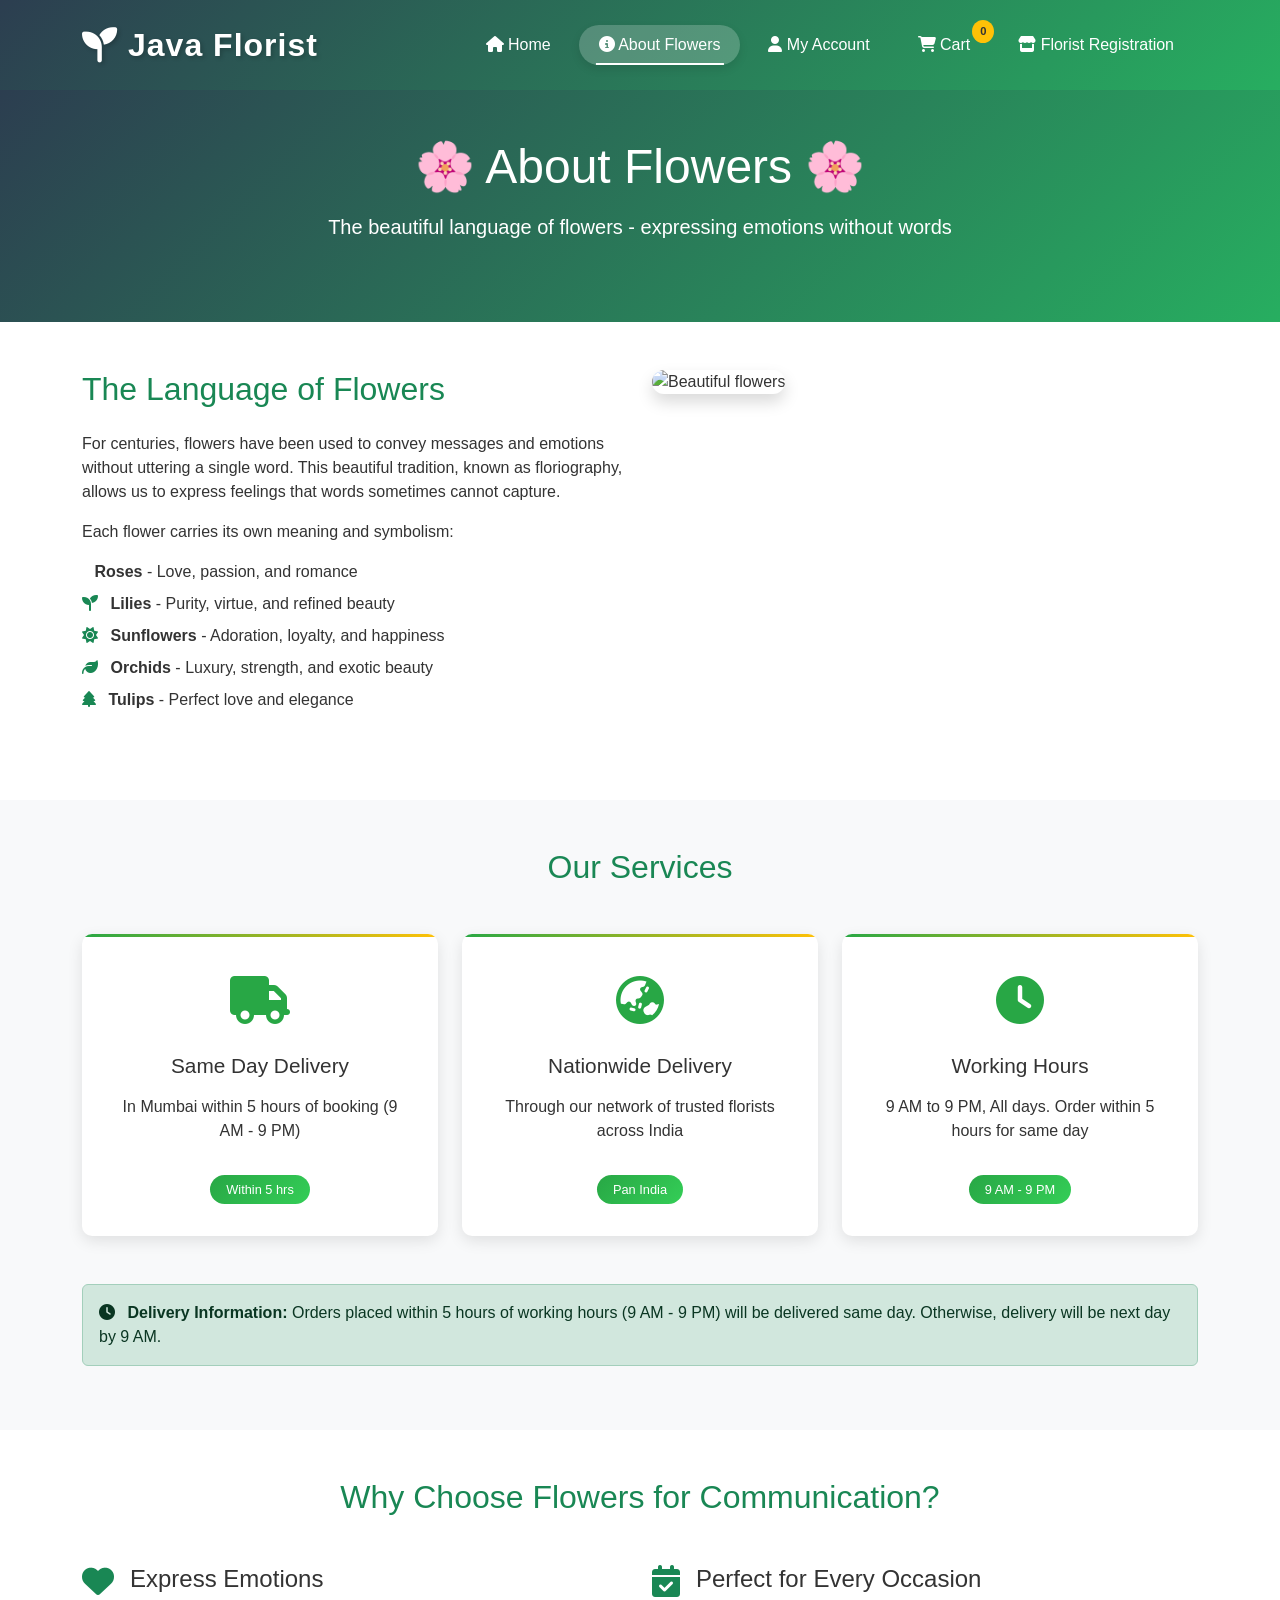
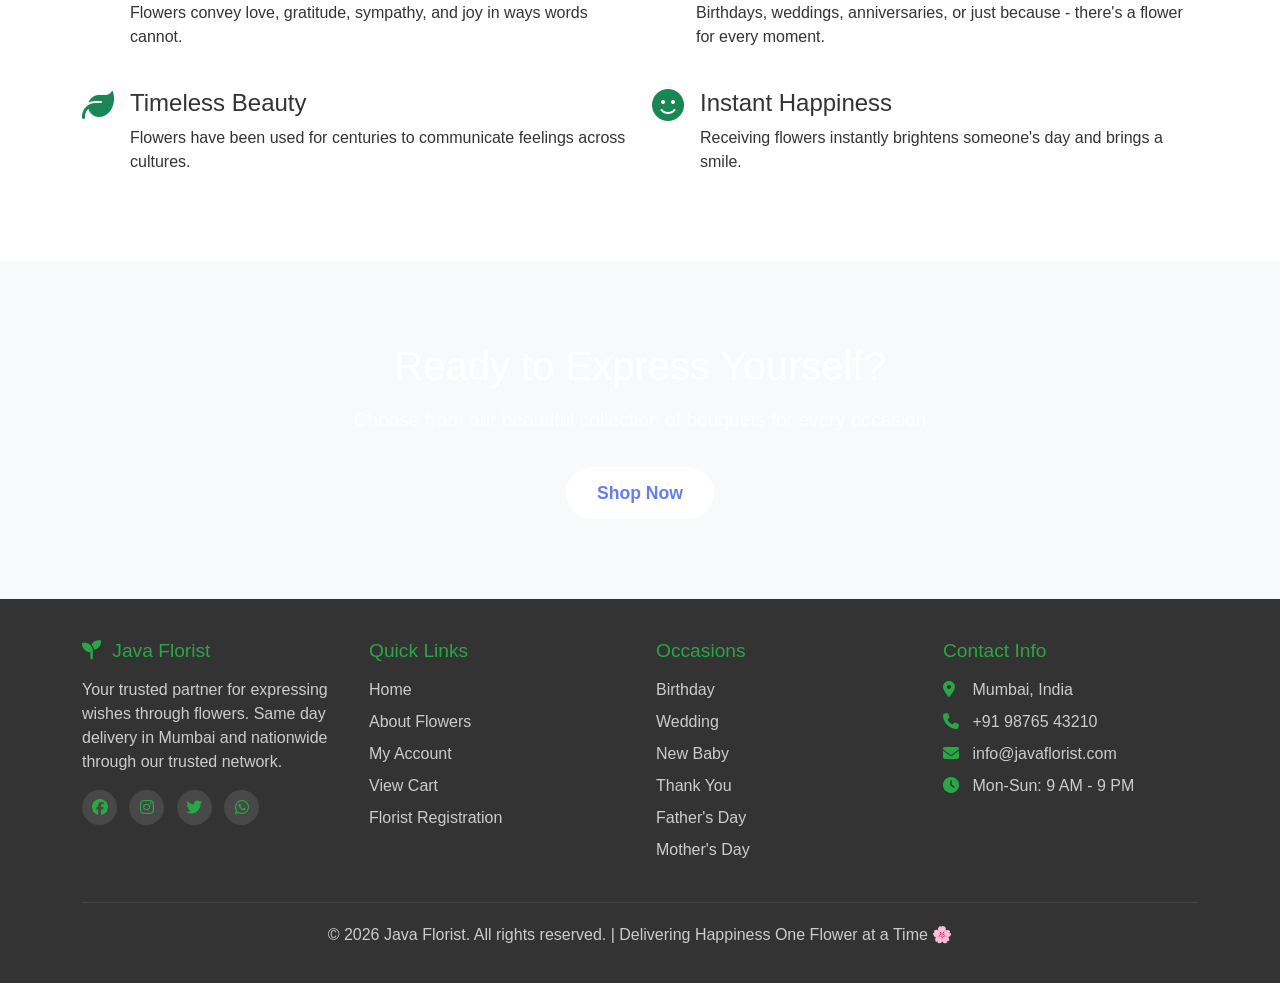
==== commit 0b65dbbb: "Updated about page navbar and social links" ====
--- a/about.html
+++ b/about.html
@@ -11,6 +11,162 @@
     <link rel="stylesheet" href="https://cdnjs.cloudflare.com/ajax/libs/font-awesome/6.4.0/css/all.min.css">
     <!-- Custom CSS -->
     <link rel="stylesheet" href="css/style.css">
+    <style>
+        /* Navbar Styles - Same as Home Page */
+        .navbar {
+            background: linear-gradient(135deg, #2c3e50, #27ae60) !important;
+            padding: 1rem 0;
+            box-shadow: 0 4px 20px rgba(0,0,0,0.15);
+            transition: all 0.3s ease;
+        }
+
+        .navbar.scrolled {
+            padding: 0.5rem 0;
+            background: rgba(44, 62, 80, 0.95) !important;
+            backdrop-filter: blur(10px);
+        }
+
+        .navbar-brand {
+            font-size: 2rem;
+            font-weight: 700;
+            letter-spacing: 1px;
+            text-shadow: 2px 2px 4px rgba(0,0,0,0.2);
+            color: white !important;
+        }
+
+        .navbar-brand i {
+            font-size: 2.2rem;
+            animation: spin 4s linear infinite;
+        }
+
+        .nav-link {
+            position: relative;
+            margin: 0 0.3rem;
+            padding: 0.5rem 1.2rem !important;
+            border-radius: 30px;
+            font-weight: 500;
+            color: white !important;
+            transition: all 0.3s ease;
+        }
+
+        .nav-link::after {
+            content: '';
+            position: absolute;
+            bottom: 0;
+            left: 50%;
+            transform: translateX(-50%);
+            width: 0;
+            height: 2px;
+            background: white;
+            transition: width 0.3s ease;
+        }
+
+        .nav-link:hover::after {
+            width: 80%;
+        }
+
+        .nav-link.active {
+            background: rgba(255,255,255,0.2);
+            box-shadow: 0 4px 10px rgba(0,0,0,0.1);
+        }
+
+        .nav-link.active::after {
+            width: 80%;
+        }
+
+        .cart-badge {
+            animation: pulse 1.5s infinite;
+        }
+
+        @keyframes pulse {
+            0% { transform: scale(1); }
+            50% { transform: scale(1.2); }
+            100% { transform: scale(1); }
+        }
+
+        @keyframes spin {
+            from { transform: rotate(0deg); }
+            to { transform: rotate(360deg); }
+        }
+
+        @media (max-width: 991px) {
+            .navbar-collapse {
+                background: rgba(44, 62, 80, 0.95);
+                backdrop-filter: blur(10px);
+                padding: 1rem;
+                border-radius: 10px;
+                margin-top: 1rem;
+            }
+        }
+
+        /* Hero Section */
+        header {
+            background: linear-gradient(135deg, #2c3e50, #27ae60);
+            color: white;
+            padding: 80px 0;
+            margin-bottom: 0;
+        }
+
+        header h1 {
+            font-size: 3rem;
+            margin-bottom: 1rem;
+        }
+
+        /* Social Links for Footer */
+        .social-links {
+            margin-top: 1rem;
+        }
+
+        .social-links a {
+            display: inline-block;
+            width: 35px;
+            height: 35px;
+            background: rgba(255,255,255,0.1);
+            border-radius: 50%;
+            text-align: center;
+            line-height: 35px;
+            margin-right: 8px;
+            color: white;
+            transition: all 0.3s ease;
+        }
+
+        .social-links a:hover {
+            background: #28a745;
+            transform: translateY(-3px);
+        }
+
+        /* Service Cards */
+        .service-card {
+            text-align: center;
+            padding: 2rem;
+            background: white;
+            border-radius: 10px;
+            box-shadow: 0 5px 15px rgba(0,0,0,0.1);
+            transition: all 0.3s ease;
+            height: 100%;
+        }
+
+        .service-card:hover {
+            transform: translateY(-5px);
+            box-shadow: 0 10px 25px rgba(0,0,0,0.15);
+        }
+
+        .service-icon {
+            font-size: 3rem;
+            color: #28a745;
+            margin-bottom: 1rem;
+        }
+
+        .service-badge {
+            display: inline-block;
+            background: linear-gradient(135deg, #28a745, #34ce57);
+            color: white;
+            padding: 0.3rem 1rem;
+            border-radius: 20px;
+            font-size: 0.8rem;
+            margin-top: 1rem;
+        }
+    </style>
 </head>
 <body>
     <!-- Navigation Bar -->
@@ -88,7 +244,7 @@
         </div>
     </section>
 
-    <!-- Our Services Section (Requirement Point 1 & 7) -->
+    <!-- Our Services Section -->
     <section class="py-5 bg-light">
         <div class="container">
             <h2 class="text-center text-success mb-5">Our Services</h2>
@@ -127,7 +283,7 @@
                 </div>
             </div>
             
-            <!-- Delivery Information (Requirement Point 7) -->
+            <!-- Delivery Information -->
             <div class="alert alert-success mt-5">
                 <i class="fas fa-clock me-2"></i>
                 <strong>Delivery Information:</strong> Orders placed within 5 hours of working hours (9 AM - 9 PM) will be delivered same day. Otherwise, delivery will be next day by 9 AM.
@@ -204,6 +360,12 @@
                 <div class="footer-section">
                     <h4><i class="fas fa-seedling"></i> Java Florist</h4>
                     <p>Your trusted partner for expressing wishes through flowers. Same day delivery in Mumbai and nationwide through our trusted network.</p>
+                    <div class="social-links">
+                        <a href="#"><i class="fab fa-facebook"></i></a>
+                        <a href="#"><i class="fab fa-instagram"></i></a>
+                        <a href="#"><i class="fab fa-twitter"></i></a>
+                        <a href="#"><i class="fab fa-whatsapp"></i></a>
+                    </div>
                 </div>
                 <div class="footer-section">
                     <h4>Quick Links</h4>
@@ -247,6 +409,16 @@
         
         document.addEventListener('DOMContentLoaded', function() {
             updateCartCount();
+            
+            // Navbar scroll effect
+            window.addEventListener('scroll', function() {
+                const navbar = document.querySelector('.navbar');
+                if (window.scrollY > 50) {
+                    navbar.classList.add('scrolled');
+                } else {
+                    navbar.classList.remove('scrolled');
+                }
+            });
         });
     </script>
 </body>
--- a/css/style.css
+++ b/css/style.css
@@ -1,25 +1,7 @@
-/* Professional Styling for Java Florist Website */
-
 :root {
     --primary-green: #28a745;
-    --secondary-green: #20c997;
-    --dark-green: #218838;
-    --light-green: #d4edda;
-    --white: #ffffff;
-    --light-gray: #f8f9fa;
-    --dark-gray: #343a40;
-    --text-dark: #333333;
-    --text-light: #666666;
-    --shadow-color: rgba(40, 167, 69, 0.2);
-    
-    /* Border Radius */
-    --radius-sm: 8px;
-    --radius-md: 15px;
-    --radius-lg: 25px;
-    --radius-full: 50px;
-    
-    /* Transitions */
-    --transition: all 0.3s ease;
+    --primary-green-dark: #218838;
+    --light-pink: #fff5f5;
 }
 
 * {
@@ -30,272 +12,122 @@
 
 body {
     font-family: 'Segoe UI', Tahoma, Geneva, Verdana, sans-serif;
-    line-height: 1.6;
-    color: var(--text-dark);
-    background-color: var(--light-gray);
-    min-height: 100vh;
-    display: flex;
-    flex-direction: column;
-}
-
-/* ========== IMAGE SIZE FIXES ========== */
-img {
-    max-width: 100%;
-    height: auto;
-    display: block;
-}
-
-/* Card Images - Fixed Sizes */
-.occasion-card .occasion-image,
-.occasion-img {
-    width: 100%;
-    height: 200px !important;
-    object-fit: cover !important;
-    border-radius: var(--radius-md) var(--radius-md) 0 0;
-}
-
-.bouquet-card .bouquet-image,
-.bouquet-img {
-    width: 100%;
-    height: 250px !important;
-    object-fit: cover !important;
-    border-radius: var(--radius-md) var(--radius-md) 0 0;
-}
-
-/* Cart Page Images */
-.cart-item-image {
-    width: 80px;
-    height: 80px;
-    border-radius: var(--radius-sm);
-    overflow: hidden;
-}
-
-.cart-item-image img {
-    width: 100%;
-    height: 100%;
-    object-fit: cover;
-}
-
-/* Order/Return Images */
-.item-image {
-    width: 70px;
-    height: 70px;
-    border-radius: var(--radius-sm);
-    overflow: hidden;
-}
-
-.item-image img {
-    width: 100%;
-    height: 100%;
-    object-fit: cover;
-}
-
-/* Profile Avatar */
-.profile-avatar {
-    width: 100px;
-    height: 100px;
-    border-radius: 50%;
-    overflow: hidden;
-}
-
-.profile-avatar img {
-    width: 100%;
-    height: 100%;
-    object-fit: cover;
-}
-
-/* Testimonial Images */
-.author-avatar {
-    width: 50px;
-    height: 50px;
-    border-radius: 50%;
-    overflow: hidden;
-}
-
-.author-avatar img {
-    width: 100%;
-    height: 100%;
-    object-fit: cover;
-}
-
-/* ========== NAVBAR STYLING ========== */
+    color: #333;
+    overflow-x: hidden;
+}
+
+/* Navigation */
 .navbar {
-    background: linear-gradient(135deg, var(--primary-green), var(--secondary-green)) !important;
-    box-shadow: 0 4px 15px var(--shadow-color);
+    background: linear-gradient(135deg, #28a745, #34ce57);
     padding: 1rem 0;
-    border-bottom: 1px solid rgba(255,255,255,0.1);
-}
-
-.navbar .container {
-    display: flex;
-    justify-content: space-between;
-    align-items: center;
-    max-width: 1200px;
-    margin: 0 auto;
-    padding: 0 2rem;
+    box-shadow: 0 2px 10px rgba(0,0,0,0.1);
 }
 
 .navbar-brand {
+    color: white !important;
+    font-size: 1.8rem;
     font-weight: bold;
-    font-size: 1.8rem;
-    color: white !important;
-    text-shadow: 2px 2px 4px rgba(0,0,0,0.2);
     display: flex;
     align-items: center;
-    gap: 0.5rem;
-    text-decoration: none;
+    gap: 10px;
 }
 
 .navbar-brand i {
     font-size: 2rem;
 }
 
-.navbar-nav {
-    display: flex;
-    align-items: center;
-    gap: 0.5rem;
-    list-style: none;
-}
-
-.nav-item {
+.nav-link {
+    color: white !important;
+    font-weight: 500;
+    padding: 0.5rem 1rem !important;
     margin: 0 0.2rem;
-}
-
-.nav-link {
-    font-weight: 500;
-    color: white !important;
-    padding: 0.5rem 1rem;
     border-radius: 25px;
-    text-decoration: none;
-    transition: var(--transition);
+    transition: all 0.3s ease;
+}
+
+.nav-link:hover {
+    background: rgba(255,255,255,0.2);
+    transform: translateY(-2px);
+}
+
+/* Cart Badge */
+.cart-icon {
     position: relative;
-}
-
-.nav-link::after {
-    content: '';
-    position: absolute;
-    bottom: 0;
-    left: 50%;
-    width: 0;
-    height: 2px;
-    background-color: white;
-    transition: var(--transition);
-    transform: translateX(-50%);
-}
-
-.nav-link:hover::after,
-.nav-link.active::after {
-    width: 80%;
-}
-
-.nav-link:hover,
-.nav-link.active {
-    background-color: rgba(255, 255, 255, 0.1);
-    transform: translateY(-2px);
-}
-
-/* Mobile Menu Button */
-.navbar-toggler {
-    display: none;
-    background: transparent;
-    border: none;
-    font-size: 1.5rem;
-    cursor: pointer;
-    color: white;
-}
-
-/* Cart Icon */
-.cart-icon {
-    background-color: rgba(255, 255, 255, 0.2);
-    padding: 0.5rem 1rem;
-    border-radius: 25px;
-    position: relative;
-    display: flex;
-    align-items: center;
-    gap: 5px;
-}
-
-.cart-icon i {
-    font-size: 1.1rem;
 }
 
 .cart-badge {
     position: absolute;
     top: -5px;
     right: -5px;
-    background: linear-gradient(135deg, #ffc107, #fd7e14);
-    color: var(--text-dark);
+    background: #ffc107;
+    color: #333;
     border-radius: 50%;
-    width: 20px;
-    height: 20px;
-    display: flex;
-    align-items: center;
-    justify-content: center;
+    padding: 0.2rem 0.5rem;
     font-size: 0.7rem;
     font-weight: bold;
-    box-shadow: 0 2px 5px rgba(0,0,0,0.2);
-}
-
-/* ========== HERO SECTION ========== */
+}
+
+/* Hero Section */
 header {
-    background: linear-gradient(135deg, var(--primary-green), var(--secondary-green));
-    color: white;
-    padding: 5rem 0;
+    background: linear-gradient(135deg, #667eea 0%, #764ba2 100%);
+    color: white;
+    padding: 100px 0;
     text-align: center;
     position: relative;
     overflow: hidden;
 }
 
-header::before {
-    content: '';
-    position: absolute;
-    top: 0;
-    left: 0;
-    right: 0;
-    bottom: 0;
-    background-image: 
-        radial-gradient(circle at 20% 50%, rgba(255,255,255,0.15) 0%, transparent 50%),
-        radial-gradient(circle at 80% 80%, rgba(255,255,255,0.1) 0%, transparent 50%);
-    pointer-events: none;
-}
-
 header h1 {
-    font-size: clamp(2rem, 5vw, 3.5rem);
-    margin-bottom: 1rem;
-    color: white;
-    text-shadow: 2px 2px 4px rgba(0,0,0,0.2);
-    animation: fadeInDown 0.8s ease;
+    font-size: 3.5rem;
+    margin-bottom: 1.5rem;
+    animation: fadeInUp 1s ease;
 }
 
 header p {
-    font-size: clamp(1rem, 2vw, 1.3rem);
-    opacity: 0.95;
+    font-size: 1.2rem;
     max-width: 800px;
-    margin: 0 auto;
-    animation: fadeInUp 0.8s ease;
-}
-
-.hero-buttons {
+    margin: 0 auto 2rem;
+}
+
+.hero-stats {
     display: flex;
-    gap: 1rem;
     justify-content: center;
+    gap: 3rem;
+    margin-top: 2rem;
     flex-wrap: wrap;
-    margin-top: 2rem;
-}
-
-/* ========== SECTION STYLES ========== */
+}
+
+.stat-item {
+    text-align: center;
+}
+
+.stat-number {
+    font-size: 2rem;
+    font-weight: bold;
+    display: block;
+}
+
+.stat-label {
+    font-size: 0.9rem;
+    opacity: 0.9;
+}
+
+/* Sections */
 section {
-    padding: 5rem 0;
+    padding: 80px 0;
+}
+
+section:nth-child(even) {
+    background: #f8f9fa;
 }
 
 .section-title {
     text-align: center;
-    font-size: clamp(1.8rem, 4vw, 2.5rem);
-    color: var(--primary-green);
+    font-size: 2.5rem;
     margin-bottom: 3rem;
+    color: #333;
     position: relative;
     padding-bottom: 1rem;
-    font-weight: 600;
 }
 
 .section-title::after {
@@ -305,3115 +137,389 @@
     left: 50%;
     transform: translateX(-50%);
     width: 80px;
-    height: 4px;
-    background: linear-gradient(90deg, var(--primary-green), var(--secondary-green));
-    border-radius: 2px;
-}
-
-.section-subtitle {
-    text-align: center;
-    color: var(--text-light);
-    font-size: 1.1rem;
-    max-width: 700px;
-    margin: -2rem auto 3rem;
-}
-
-/* ========== GRIDS ========== */
-.occasion-grid,
-.bouquet-grid,
-.services-grid,
-.features-grid,
-.testimonials-grid {
-    display: grid;
-    grid-template-columns: repeat(auto-fit, minmax(280px, 1fr));
-    gap: 2rem;
-    max-width: 1400px;
-    margin: 0 auto;
-    padding: 0 2rem;
-}
-
-/* ========== OCCASION CARDS ========== */
+    height: 3px;
+    background: linear-gradient(90deg, #28a745, #ffc107);
+}
+
+/* Occasion Cards */
 .occasion-card {
     background: white;
     border-radius: 15px;
     overflow: hidden;
-    box-shadow: 0 4px 15px var(--shadow-color);
-    transition: var(--transition);
-    cursor: pointer;
+    box-shadow: 0 5px 15px rgba(0,0,0,0.1);
+    transition: all 0.3s ease;
     height: 100%;
-    display: flex;
-    flex-direction: column;
-    text-decoration: none;
-    color: inherit;
 }
 
 .occasion-card:hover {
     transform: translateY(-10px);
-    box-shadow: 0 8px 25px var(--shadow-color);
-}
-
-.occasion-card .occasion-image {
-    width: 100%;
-    height: 200px;
-    background: linear-gradient(135deg, var(--light-green), #c3e6cb);
-    display: flex;
-    align-items: center;
-    justify-content: center;
+    box-shadow: 0 15px 30px rgba(0,0,0,0.2);
+}
+
+.occasion-image {
+    background: linear-gradient(135deg, #ffd1d1, #ffe8e8);
     font-size: 5rem;
-    transition: transform 0.3s;
-}
-
-.occasion-card:hover .occasion-image {
-    transform: scale(1.05);
+    text-align: center;
+    padding: 2rem;
 }
 
 .occasion-content {
     padding: 1.5rem;
-    flex-grow: 1;
-    display: flex;
-    flex-direction: column;
 }
 
 .occasion-content h3 {
     color: var(--primary-green);
-    font-size: 1.4rem;
-    font-weight: 600;
-    margin-bottom: 0.5rem;
-}
-
-.occasion-content p {
-    color: var(--text-light);
     margin-bottom: 1rem;
-    flex-grow: 1;
-}
-
-.occasion-link {
-    color: var(--primary-green);
-    font-weight: 600;
-    text-decoration: none;
-    display: inline-flex;
-    align-items: center;
-    gap: 0.5rem;
-    margin-top: auto;
-}
-
-.occasion-link i {
-    transition: var(--transition);
-}
-
-.occasion-card:hover .occasion-link i {
-    transform: translateX(5px);
-}
-
-/* ========== BOUQUET CARDS ========== */
-.bouquet-card {
+}
+
+/* Service Cards */
+.service-card {
+    text-align: center;
+    padding: 2rem;
     background: white;
-    border-radius: 15px;
-    overflow: hidden;
-    box-shadow: 0 4px 15px var(--shadow-color);
-    transition: var(--transition);
+    border-radius: 10px;
+    box-shadow: 0 5px 15px rgba(0,0,0,0.1);
+    transition: all 0.3s ease;
     height: 100%;
     position: relative;
-}
-
-.bouquet-card:hover {
-    transform: translateY(-10px);
-    box-shadow: 0 8px 25px var(--shadow-color);
-}
-
-.bouquet-badge {
-    position: absolute;
-    top: 1rem;
-    left: 1rem;
-    z-index: 2;
-    padding: 0.3rem 1rem;
-    border-radius: 20px;
-    font-size: 0.8rem;
-    font-weight: 600;
-    text-transform: uppercase;
-}
-
-.badge-new {
-    background: var(--primary-green);
-    color: white;
-}
-
-.badge-seller {
-    background: #ffc107;
-    color: #333;
-}
-
-.badge-sale {
-    background: #dc3545;
-    color: white;
-}
-
-.bouquet-image {
-    width: 100%;
-    height: 250px;
-    object-fit: cover;
-    transition: transform 0.5s;
-}
-
-.bouquet-card:hover .bouquet-image {
-    transform: scale(1.05);
-}
-
-.bouquet-info {
-    padding: 1.5rem;
-}
-
-.bouquet-info h4 {
-    color: var(--primary-green);
-    font-size: 1.2rem;
-    font-weight: 600;
-    margin-bottom: 0.5rem;
-}
-
-.bouquet-price {
-    color: var(--primary-green);
-    font-size: 1.3rem;
-    font-weight: bold;
-    margin-bottom: 1rem;
-}
-
-.bouquet-description {
-    color: var(--text-light);
-    margin-bottom: 1rem;
-    font-size: 0.95rem;
-    line-height: 1.5;
-}
-
-.bouquet-footer {
-    display: flex;
-    justify-content: space-between;
-    align-items: center;
-    margin-top: 1rem;
-}
-
-/* ========== BUTTONS ========== */
-.btn {
-    display: inline-block;
-    padding: 0.6rem 1.5rem;
-    border-radius: 25px;
-    font-weight: 500;
-    transition: var(--transition);
-    border: none;
-    cursor: pointer;
-    text-decoration: none;
-    font-size: 0.95rem;
-    box-shadow: 0 2px 8px var(--shadow-color);
-}
-
-.btn-primary {
-    background: linear-gradient(45deg, var(--primary-green), var(--secondary-green));
-    color: white;
-}
-
-.btn-primary:hover {
-    background: linear-gradient(45deg, var(--dark-green), #17a2b8);
-    transform: translateY(-2px);
-    box-shadow: 0 4px 12px var(--shadow-color);
-}
-
-.btn-outline {
-    background: transparent;
-    border: 2px solid var(--primary-green);
-    color: var(--primary-green);
-}
-
-.btn-outline:hover {
-    background: var(--primary-green);
-    color: white;
-    transform: translateY(-2px);
-}
-
-.btn-success {
-    background: linear-gradient(45deg, var(--primary-green), var(--secondary-green));
-    color: white;
-}
-
-.btn-danger {
-    background: linear-gradient(45deg, #dc3545, #fd7e14);
-    color: white;
-}
-
-/* ========== SERVICES SECTION ========== */
-.services-section {
-    background-color: var(--light-gray);
-    padding: 5rem 0;
-}
-
-.service-card {
-    background: white;
-    border-radius: 15px;
-    padding: 2rem;
-    text-align: center;
-    box-shadow: 0 4px 15px var(--shadow-color);
-    transition: var(--transition);
-    height: 100%;
+    overflow: hidden;
 }
 
 .service-card:hover {
     transform: translateY(-5px);
-    box-shadow: 0 8px 25px var(--shadow-color);
-}
-
-.service-icon {
-    width: 80px;
-    height: 80px;
-    background: linear-gradient(135deg, var(--primary-green), var(--secondary-green));
-    border-radius: 50%;
-    display: flex;
-    align-items: center;
-    justify-content: center;
-    margin: 0 auto 1.5rem;
-    font-size: 2rem;
-    color: white;
-}
-
-.service-card h3 {
-    color: var(--primary-green);
-    font-size: 1.3rem;
-    font-weight: 600;
-    margin-bottom: 1rem;
-}
-
-.service-card p {
-    color: var(--text-light);
-    margin-bottom: 1rem;
-}
-
-.service-badge {
-    display: inline-block;
-    background: var(--light-green);
-    color: var(--primary-green);
-    padding: 0.3rem 1rem;
-    border-radius: 20px;
-    font-size: 0.9rem;
-    font-weight: 600;
-}
-
-/* ========== FEATURES SECTION ========== */
-.feature-item {
-    text-align: center;
-}
-
-.feature-icon {
-    font-size: 2.5rem;
-    color: var(--primary-green);
-    margin-bottom: 1rem;
-}
-
-.feature-item h4 {
-    font-size: 1.1rem;
-    margin-bottom: 0.5rem;
-}
-
-.feature-item p {
-    color: var(--text-light);
-    font-size: 0.9rem;
-}
-
-/* ========== CTA SECTION ========== */
-.cta-section {
-    background: linear-gradient(135deg, var(--primary-green), var(--secondary-green));
-    color: white;
-    padding: 4rem 0;
-    text-align: center;
-}
-
-.cta-section h2 {
-    color: white;
-    font-size: 2.5rem;
-    margin-bottom: 1rem;
-    font-weight: 600;
-}
-
-.cta-section p {
-    color: rgba(255,255,255,0.95);
-    font-size: 1.2rem;
-    margin-bottom: 2rem;
-}
-
-.cta-section .btn {
-    background: white;
-    color: var(--primary-green);
-    padding: 0.8rem 2.5rem;
-    font-size: 1.1rem;
-}
-
-.cta-section .btn:hover {
-    background: var(--light-gray);
-}
-
-/* ========== FORMS ========== */
-.form-control {
-    border-radius: 8px;
-    border: 1px solid #ced4da;
-    padding: 0.75rem;
-    transition: border-color 0.3s, box-shadow 0.3s;
-    width: 100%;
-}
-
-.form-control:focus {
-    border-color: var(--primary-green);
-    box-shadow: 0 0 0 0.2rem var(--shadow-color);
-    outline: none;
-}
-
-.form-label {
-    font-weight: 600;
-    color: var(--text-dark);
-    margin-bottom: 0.5rem;
-    display: block;
-}
-
-.form-group {
-    margin-bottom: 1.5rem;
-}
-
-/* ========== TABLES ========== */
-.table-container {
-    overflow-x: auto;
-    background: white;
-    border-radius: 15px;
-    box-shadow: 0 4px 15px var(--shadow-color);
-    margin: 2rem 0;
-}
-
-.table {
-    width: 100%;
-    border-collapse: collapse;
-}
-
-.table thead th {
-    background-color: var(--primary-green);
-    color: white;
-    border: none;
-    font-weight: 600;
-    padding: 1rem;
-    text-align: left;
-}
-
-.table td {
-    padding: 1rem;
-    border-bottom: 1px solid var(--light-gray);
-}
-
-.table tbody tr:hover {
-    background-color: var(--light-gray);
-}
-
-/* ========== FOOTER ========== */
-footer {
-    background: linear-gradient(135deg, #1a1a1a, #2d2d2d);
-    color: white;
-    padding: 3rem 0 1rem;
-    margin-top: auto;
-}
-
-.footer-content {
-    max-width: 1200px;
-    margin: 0 auto;
-    display: grid;
-    grid-template-columns: repeat(auto-fit, minmax(250px, 1fr));
-    gap: 2rem;
-    margin-bottom: 2rem;
-    padding: 0 2rem;
-}
-
-.footer-section h4 {
-    color: var(--primary-green);
-    margin-bottom: 1rem;
-    font-size: 1.2rem;
-    font-weight: 600;
-}
-
-.footer-section p,
-.footer-section a {
-    color: #ccc;
-    text-decoration: none;
-    font-size: 0.95rem;
-    margin-bottom: 0.5rem;
-    display: block;
-    transition: var(--transition);
-}
-
-.footer-section a:hover {
-    color: var(--primary-green);
-    transform: translateX(5px);
-}
-
-.footer-section i {
-    width: 20px;
-    margin-right: 0.5rem;
-}
-
-.footer-bottom {
-    max-width: 1200px;
-    margin: 0 auto;
-    padding: 2rem 2rem 0;
-    border-top: 1px solid #333;
-    text-align: center;
-    color: #999;
-}
-
-/* ========== ANIMATIONS ========== */
-@keyframes fadeInDown {
-    from {
-        opacity: 0;
-        transform: translateY(-20px);
-    }
-    to {
-        opacity: 1;
-        transform: translateY(0);
-    }
-}
-
-@keyframes fadeInUp {
-    from {
-        opacity: 0;
-        transform: translateY(20px);
-    }
-    to {
-        opacity: 1;
-        transform: translateY(0);
-    }
-}
-
-.fadeInDown {
-    animation: fadeInDown 0.8s ease;
-}
-
-.fadeInUp {
-    animation: fadeInUp 0.8s ease;
-}
-
-/* ========== RESPONSIVE DESIGN ========== */
-@media (max-width: 992px) {
-    .occasion-image,
-    .bouquet-image {
-        height: 200px !important;
-    }
-    
-    header h1 {
-        font-size: 2.8rem;
-    }
-    
-    header p {
-        font-size: 1.1rem;
-    }
-    
-    .section-title {
-        font-size: 2.2rem;
-    }
-}
-
-@media (max-width: 768px) {
-    .navbar-toggler {
-        display: block;
-    }
-    
-    .navbar-collapse {
-        display: none;
-        position: absolute;
-        top: 100%;
-        left: 0;
-        right: 0;
-        background: var(--primary-green);
-        padding: 1rem;
-        box-shadow: var(--shadow-color);
-    }
-    
-    .navbar-collapse.show {
-        display: block;
-    }
-    
-    .navbar-nav {
-        flex-direction: column;
-        gap: 0;
-    }
-    
-    .nav-link {
-        text-align: center;
-        padding: 0.8rem;
-    }
-    
-    .navbar {
-        padding: 0.5rem 0;
-    }
-    
-    .navbar-brand {
-        font-size: 1.5rem;
-    }
-    
-    header {
-        padding: 3rem 0;
-    }
-    
-    header h1 {
-        font-size: 2.2rem;
-    }
-    
-    header p {
-        font-size: 1rem;
-    }
-    
-    .section-title {
-        font-size: 2rem;
-    }
-    
-    .occasion-image {
-        height: 180px !important;
-        font-size: 3.5rem;
-    }
-    
-    .bouquet-image {
-        height: 200px !important;
-    }
-    
-    .service-card {
-        padding: 1.5rem;
-    }
-    
-    .service-icon {
-        width: 60px;
-        height: 60px;
-        font-size: 1.5rem;
-    }
-}
-
-@media (max-width: 480px) {
-    .navbar-brand {
-        font-size: 1.4rem;
-    }
-    
-    .navbar-brand i {
-        font-size: 1.6rem;
-    }
-    
-    header h1 {
-        font-size: 1.8rem;
-    }
-    
-    .section-title {
-        font-size: 1.8rem;
-    }
-    
-    .btn {
-        padding: 0.5rem 1rem;
-        font-size: 0.9rem;
-    }
-    
-    .occasion-image {
-        height: 150px !important;
-        font-size: 3rem;
-    }
-    
-    .bouquet-image {
-        height: 180px !important;
-    }
-    
-    .occasion-grid,
-    .bouquet-grid,
-    .services-grid,
-    .features-grid,
-    .testimonials-grid {
-        grid-template-columns: 1fr;
-        padding: 0 1rem;
-    }
-    
-    .footer-content {
-        grid-template-columns: 1fr;
-        gap: 2rem;
-    }
-}
-
-/* ========== UTILITY CLASSES ========== */
-.container {
-    max-width: 1200px;
-    margin: 0 auto;
-    padding: 0 2rem;
-}
-
-.text-center { text-align: center; }
-.text-left { text-align: left; }
-.text-right { text-align: right; }
-
-.mt-1 { margin-top: 0.5rem; }
-.mt-2 { margin-top: 1rem; }
-.mt-3 { margin-top: 1.5rem; }
-.mt-4 { margin-top: 2rem; }
-.mt-5 { margin-top: 3rem; }
-
-.mb-1 { margin-bottom: 0.5rem; }
-.mb-2 { margin-bottom: 1rem; }
-.mb-3 { margin-bottom: 1.5rem; }
-.mb-4 { margin-bottom: 2rem; }
-.mb-5 { margin-bottom: 3rem; }
-
-.py-1 { padding-top: 0.5rem; padding-bottom: 0.5rem; }
-.py-2 { padding-top: 1rem; padding-bottom: 1rem; }
-.py-3 { padding-top: 1.5rem; padding-bottom: 1.5rem; }
-.py-4 { padding-top: 2rem; padding-bottom: 2rem; }
-.py-5 { padding-top: 3rem; padding-bottom: 3rem; }
-
-.px-1 { padding-left: 0.5rem; padding-right: 0.5rem; }
-.px-2 { padding-left: 1rem; padding-right: 1rem; }
-.px-3 { padding-left: 1.5rem; padding-right: 1.5rem; }
-.px-4 { padding-left: 2rem; padding-right: 2rem; }
-.px-5 { padding-left: 3rem; padding-right: 3rem; }
-
-.text-primary {
-    color: var(--primary-green) !important;
-}
-
-.bg-primary {
-    background-color: var(--primary-green) !important;
-}
-
-.shadow-sm {
-    box-shadow: 0 2px 4px rgba(0,0,0,0.1) !important;
-}
-
-.shadow-hover {
-    transition: box-shadow 0.3s ease;
-}
-
-.shadow-hover:hover {
-    box-shadow: 0 8px 25px var(--shadow-color) !important;
-}
-
-/* ========== ABOUT PAGE STYLES ========== */
-
-/* Flower Meaning Cards */
-.flower-meaning-card {
-    background: white;
-    border-radius: 15px;
-    padding: 2rem;
-    text-align: center;
-    box-shadow: 0 4px 15px var(--shadow-color);
-    transition: var(--transition);
-    height: 100%;
-}
-
-.flower-meaning-card:hover {
-    transform: translateY(-10px);
-    box-shadow: 0 8px 25px var(--shadow-color);
-}
-
-.flower-icon {
-    width: 80px;
-    height: 80px;
-    background: linear-gradient(135deg, var(--primary-green), var(--secondary-green));
-    border-radius: 50%;
-    display: flex;
-    align-items: center;
-    justify-content: center;
-    margin: 0 auto 1.5rem;
-    font-size: 2.5rem;
-    color: white;
-}
-
-.flower-meaning-card h3 {
-    color: var(--primary-green);
-    font-size: 1.3rem;
-    font-weight: 600;
-    margin-bottom: 1rem;
-}
-
-.flower-meaning-card p {
-    color: var(--text-light);
-    margin-bottom: 0;
-}
-
-/* Timeline Styles */
-.timeline-item {
-    position: relative;
-    padding-left: 2rem;
-    margin-bottom: 2rem;
-    border-left: 3px solid var(--primary-green);
-}
-
-.timeline-item::before {
-    content: '';
-    position: absolute;
-    left: -9px;
-    top: 0;
-    width: 15px;
-    height: 15px;
-    border-radius: 50%;
-    background: var(--primary-green);
-}
-
-.timeline-year {
-    font-size: 1.5rem;
-    font-weight: bold;
-    color: var(--primary-green);
-    margin-bottom: 0.5rem;
-}
-
-.timeline-title {
-    font-size: 1.2rem;
-    font-weight: 600;
-    margin-bottom: 0.5rem;
-}
-
-.timeline-description {
-    color: var(--text-light);
-}
-
-/* Care Tips Cards */
-.care-tip-card {
-    background: white;
-    border-radius: 15px;
-    padding: 1.5rem;
-    box-shadow: 0 4px 15px var(--shadow-color);
-    transition: var(--transition);
-    height: 100%;
-    display: flex;
-    align-items: center;
-    gap: 1rem;
-}
-
-.care-tip-card:hover {
-    transform: translateY(-5px);
-    box-shadow: 0 8px 25px var(--shadow-color);
-}
-
-.care-tip-icon {
-    width: 60px;
-    height: 60px;
-    background: linear-gradient(135deg, var(--primary-green), var(--secondary-green));
-    border-radius: 50%;
-    display: flex;
-    align-items: center;
-    justify-content: center;
-    font-size: 1.5rem;
-    color: white;
-    flex-shrink: 0;
-}
-
-.care-tip-content h4 {
-    color: var(--primary-green);
-    font-size: 1.1rem;
-    font-weight: 600;
-    margin-bottom: 0.3rem;
-}
-
-.care-tip-content p {
-    color: var(--text-light);
-    margin-bottom: 0;
-    font-size: 0.95rem;
-}
-
-/* Team Member Cards */
-.team-member-card {
-    background: white;
-    border-radius: 15px;
-    overflow: hidden;
-    box-shadow: 0 4px 15px var(--shadow-color);
-    transition: var(--transition);
-    text-align: center;
-    height: 100%;
-}
-
-.team-member-card:hover {
-    transform: translateY(-10px);
-    box-shadow: 0 8px 25px var(--shadow-color);
-}
-
-.team-member-image {
-    width: 100%;
-    height: 250px;
-    background: linear-gradient(135deg, var(--light-green), #c3e6cb);
-    display: flex;
-    align-items: center;
-    justify-content: center;
-    font-size: 5rem;
-    color: var(--primary-green);
-}
-
-.team-member-info {
-    padding: 1.5rem;
-}
-
-.team-member-info h4 {
-    color: var(--primary-green);
-    font-size: 1.2rem;
-    font-weight: 600;
-    margin-bottom: 0.3rem;
-}
-
-.team-member-position {
-    color: var(--secondary-green);
-    font-weight: 500;
-    margin-bottom: 1rem;
-}
-
-.team-member-bio {
-    color: var(--text-light);
-    font-size: 0.95rem;
-}
-
-/* Stat Cards for About Page */
-.stat-card {
-    text-align: center;
-    padding: 2rem;
-    background: white;
-    border-radius: 15px;
-    box-shadow: 0 4px 15px var(--shadow-color);
-    transition: var(--transition);
-}
-
-.stat-card:hover {
-    transform: translateY(-5px);
-    box-shadow: 0 8px 25px var(--shadow-color);
-}
-
-.stat-number-large {
-    font-size: 3rem;
-    font-weight: bold;
-    color: var(--primary-green);
-    line-height: 1.2;
-}
-
-.stat-label-large {
-    font-size: 1rem;
-    color: var(--text-light);
-    text-transform: uppercase;
-    letter-spacing: 1px;
-}
-
-/* Quote Section */
-.quote-section {
-    background: linear-gradient(135deg, var(--primary-green), var(--secondary-green));
-    color: white;
-    padding: 4rem 0;
-    text-align: center;
-    margin: 4rem 0;
-}
-
-.quote-text {
-    font-size: 2rem;
-    font-style: italic;
-    max-width: 800px;
-    margin: 0 auto 2rem;
-    line-height: 1.4;
-}
-
-.quote-author {
-    font-size: 1.1rem;
-    opacity: 0.9;
-}
-
-/* About Page Specific Sections */
-.about-story-section {
-    padding: 5rem 0;
-    background-color: var(--white);
-}
-
-.about-values-section {
-    padding: 5rem 0;
-    background-color: var(--light-gray);
-}
-
-.about-stats-section {
-    padding: 4rem 0;
-    background: linear-gradient(135deg, var(--primary-green), var(--secondary-green));
-    color: white;
-}
-
-.about-stats-section .stat-number-large {
-    color: white;
-}
-
-.about-stats-section .stat-label-large {
-    color: rgba(255, 255, 255, 0.9);
-}
-
-/* About Page Hero */
-.about-hero {
-    background: linear-gradient(135deg, var(--primary-green), var(--secondary-green));
-    color: white;
-    padding: 6rem 0;
-    text-align: center;
-    position: relative;
-    overflow: hidden;
-}
-
-.about-hero h1 {
-    color: white;
-    font-size: 3.5rem;
-    font-weight: 700;
-    margin-bottom: 1rem;
-    text-shadow: 2px 2px 4px rgba(0,0,0,0.2);
-}
-
-.about-hero p {
-    color: rgba(255,255,255,0.95);
-    font-size: 1.3rem;
-    max-width: 800px;
-    margin: 0 auto;
-}
-
-/* ========== CART PAGE STYLES ========== */
-
-/* Cart Container */
-.cart-container {
-    max-width: 1200px;
-    margin: 0 auto;
-    padding: 2rem;
-}
-
-/* Cart Header */
-.cart-header {
-    background: linear-gradient(135deg, var(--primary-green), var(--secondary-green));
-    color: white;
-    padding: 3rem 0;
-    text-align: center;
-    margin-bottom: 2rem;
-    border-radius: 0 0 50px 50px;
-}
-
-.cart-header h1 {
-    color: white;
-    font-size: 2.5rem;
-    font-weight: 700;
-    margin-bottom: 0.5rem;
-}
-
-.cart-header p {
-    font-size: 1.1rem;
-    opacity: 0.95;
-}
-
-/* Cart Content Layout */
-.cart-content {
-    display: grid;
-    grid-template-columns: 2fr 1fr;
-    gap: 2rem;
-}
-
-/* Cart Items Section */
-.cart-items-section {
-    background: white;
-    border-radius: 15px;
-    padding: 1.5rem;
-    box-shadow: 0 4px 15px var(--shadow-color);
-}
-
-.cart-items-header {
-    display: flex;
-    justify-content: space-between;
-    align-items: center;
-    margin-bottom: 1.5rem;
-    padding-bottom: 1rem;
-    border-bottom: 2px solid var(--light-gray);
-}
-
-.cart-items-header h3 {
-    color: var(--primary-green);
-    font-size: 1.3rem;
-    font-weight: 600;
-    margin: 0;
-}
-
-.cart-items-header .item-count {
-    background: var(--light-green);
-    color: var(--primary-green);
-    padding: 0.3rem 1rem;
-    border-radius: 20px;
-    font-size: 0.9rem;
-    font-weight: 600;
-}
-
-/* Cart Item */
-.cart-item {
-    display: grid;
-    grid-template-columns: auto 2fr 1fr 1fr auto;
-    gap: 1rem;
-    align-items: center;
-    padding: 1rem;
-    border-bottom: 1px solid var(--light-gray);
-    transition: background-color 0.3s ease;
-}
-
-.cart-item:hover {
-    background-color: var(--light-gray);
-}
-
-.cart-item:last-child {
-    border-bottom: none;
-}
-
-.cart-item-image {
-    width: 80px;
-    height: 80px;
-    border-radius: 10px;
-    overflow: hidden;
-}
-
-.cart-item-image img {
-    width: 100%;
-    height: 100%;
-    object-fit: cover;
-}
-
-.cart-item-details h4 {
-    color: var(--primary-green);
-    font-size: 1.1rem;
-    font-weight: 600;
-    margin-bottom: 0.3rem;
-}
-
-.cart-item-details p {
-    color: var(--text-light);
-    font-size: 0.9rem;
-    margin: 0;
-}
-
-.cart-item-price {
-    font-weight: 600;
-    color: var(--primary-green);
-    font-size: 1.1rem;
-}
-
-/* Quantity Controls */
-.quantity-control {
-    display: flex;
-    align-items: center;
-    gap: 0.5rem;
-}
-
-.quantity-btn {
-    width: 30px;
-    height: 30px;
-    border: 1px solid var(--light-gray);
-    background: white;
-    border-radius: 5px;
-    cursor: pointer;
-    transition: var(--transition);
-    display: flex;
-    align-items: center;
-    justify-content: center;
-    font-weight: bold;
-}
-
-.quantity-btn:hover {
-    background: var(--primary-green);
-    color: white;
-    border-color: var(--primary-green);
-}
-
-.quantity-input {
-    width: 50px;
-    text-align: center;
-    border: 1px solid var(--light-gray);
-    border-radius: 5px;
-    padding: 0.3rem;
-}
-
-/* Remove Button */
-.remove-btn {
-    color: #dc3545;
-    background: none;
-    border: none;
-    cursor: pointer;
-    transition: var(--transition);
-    font-size: 1.1rem;
-}
-
-.remove-btn:hover {
-    color: #c82333;
-    transform: scale(1.1);
-}
-
-/* Cart Summary */
-.cart-summary {
-    background: white;
-    border-radius: 15px;
-    padding: 1.5rem;
-    box-shadow: 0 4px 15px var(--shadow-color);
-    position: sticky;
-    top: 100px;
-}
-
-.cart-summary h3 {
-    color: var(--primary-green);
-    font-size: 1.3rem;
-    font-weight: 600;
-    margin-bottom: 1.5rem;
-    padding-bottom: 1rem;
-    border-bottom: 2px solid var(--light-gray);
-}
-
-.summary-row {
-    display: flex;
-    justify-content: space-between;
-    margin-bottom: 1rem;
-    color: var(--text-light);
-}
-
-.summary-row.total {
-    font-size: 1.3rem;
-    font-weight: 600;
-    color: var(--primary-green);
-    margin-top: 1rem;
-    padding-top: 1rem;
-    border-top: 2px solid var(--light-gray);
-}
-
-.delivery-info-box {
-    background: var(--light-green);
-    border-radius: 10px;
-    padding: 1rem;
-    margin: 1.5rem 0;
-    border-left: 4px solid var(--primary-green);
-}
-
-.delivery-info-box i {
-    color: var(--primary-green);
-    margin-right: 0.5rem;
-}
-
-.delivery-info-box p {
-    margin: 0;
-    color: var(--text-dark);
-    font-size: 0.95rem;
-}
-
-.delivery-info-box .time-badge {
-    display: inline-block;
-    background: white;
-    color: var(--primary-green);
-    padding: 0.2rem 0.8rem;
-    border-radius: 20px;
-    font-size: 0.85rem;
-    font-weight: 600;
-    margin-top: 0.5rem;
-}
-
-/* Checkout Button */
-.checkout-btn {
-    width: 100%;
-    padding: 1rem;
-    background: linear-gradient(135deg, var(--primary-green), var(--secondary-green));
-    color: white;
-    border: none;
-    border-radius: 10px;
-    font-size: 1.1rem;
-    font-weight: 600;
-    cursor: pointer;
-    transition: var(--transition);
-    margin-bottom: 1rem;
-}
-
-.checkout-btn:hover {
-    transform: translateY(-2px);
-    box-shadow: 0 8px 20px var(--shadow-color);
-}
-
-.continue-shopping-btn {
-    width: 100%;
-    padding: 0.8rem;
-    background: white;
-    color: var(--primary-green);
-    border: 2px solid var(--primary-green);
-    border-radius: 10px;
-    font-size: 1rem;
-    font-weight: 600;
-    cursor: pointer;
-    transition: var(--transition);
-    text-decoration: none;
-    display: inline-block;
-    text-align: center;
-}
-
-.continue-shopping-btn:hover {
-    background: var(--light-green);
-    transform: translateY(-2px);
-}
-
-/* Empty Cart */
-.empty-cart {
-    text-align: center;
-    padding: 4rem 2rem;
-    background: white;
-    border-radius: 15px;
-    box-shadow: 0 4px 15px var(--shadow-color);
-}
-
-.empty-cart i {
-    font-size: 5rem;
-    color: var(--light-gray);
-    margin-bottom: 1rem;
-}
-
-.empty-cart h3 {
-    color: var(--text-dark);
-    margin-bottom: 0.5rem;
-}
-
-.empty-cart p {
-    color: var(--text-light);
-    margin-bottom: 2rem;
-}
-
-.empty-cart .shop-now-btn {
-    padding: 0.8rem 2rem;
-    background: var(--primary-green);
-    color: white;
-    border: none;
-    border-radius: 25px;
-    text-decoration: none;
-    display: inline-block;
-    transition: var(--transition);
-}
-
-.empty-cart .shop-now-btn:hover {
-    background: var(--dark-green);
-    transform: translateY(-2px);
-}
-
-/* ========== MY ACCOUNT PAGE STYLES ========== */
-
-/* Account Container */
-.account-container {
-    max-width: 1200px;
-    margin: 0 auto;
-    padding: 2rem;
-}
-
-/* Account Tabs */
-.account-tabs {
-    display: flex;
-    gap: 1rem;
-    margin-bottom: 2rem;
-    border-bottom: 2px solid var(--light-gray);
-    padding-bottom: 0.5rem;
-    flex-wrap: wrap;
-}
-
-.account-tab {
-    padding: 0.75rem 2rem;
-    border: none;
-    background: transparent;
-    color: var(--text-light);
-    font-weight: 600;
-    cursor: pointer;
-    transition: var(--transition);
-    position: relative;
-    border-radius: 30px;
-}
-
-.account-tab.active {
-    color: var(--primary-green);
-    background: var(--light-green);
-}
-
-.account-tab:hover {
-    color: var(--primary-green);
-}
-
-/* Account Cards */
-.account-card {
-    background: white;
-    border-radius: 15px;
-    padding: 2rem;
-    box-shadow: 0 4px 15px var(--shadow-color);
-    margin-bottom: 2rem;
-}
-
-.account-card-header {
-    display: flex;
-    justify-content: space-between;
-    align-items: center;
-    margin-bottom: 1.5rem;
-    padding-bottom: 1rem;
-    border-bottom: 1px solid var(--light-gray);
-}
-
-.account-card-header h3 {
-    color: var(--primary-green);
-    font-size: 1.3rem;
-    font-weight: 600;
-    margin: 0;
-}
-
-.account-card-header .badge {
-    background: var(--light-green);
-    color: var(--primary-green);
-    padding: 0.3rem 1rem;
-    border-radius: 20px;
-    font-size: 0.85rem;
-    font-weight: 600;
-}
-
-/* Profile Info */
-.profile-info {
-    display: flex;
-    gap: 2rem;
-    align-items: center;
-    margin-bottom: 2rem;
-    flex-wrap: wrap;
-}
-
-.profile-avatar {
-    width: 100px;
-    height: 100px;
-    background: linear-gradient(135deg, var(--primary-green), var(--secondary-green));
-    border-radius: 50%;
-    display: flex;
-    align-items: center;
-    justify-content: center;
-    font-size: 3rem;
-    color: white;
-    box-shadow: 0 4px 10px var(--shadow-color);
-    flex-shrink: 0;
-}
-
-.profile-details {
-    flex: 1;
-}
-
-.profile-details h4 {
-    font-size: 1.5rem;
-    margin-bottom: 0.5rem;
-    color: var(--text-dark);
-}
-
-.profile-details p {
-    color: var(--text-light);
-    margin-bottom: 0.3rem;
-}
-
-.profile-details i {
-    color: var(--primary-green);
-    width: 20px;
-    margin-right: 0.5rem;
-}
-
-/* Orders Table */
-.orders-table {
-    width: 100%;
-    border-collapse: collapse;
-}
-
-.orders-table th {
-    background: var(--light-green);
-    color: var(--primary-green);
-    font-weight: 600;
-    padding: 1rem;
-    text-align: left;
-}
-
-.orders-table td {
-    padding: 1rem;
-    border-bottom: 1px solid var(--light-gray);
-}
-
-.orders-table tr:hover {
-    background-color: var(--light-gray);
-}
-
-.order-status {
-    display: inline-block;
-    padding: 0.3rem 1rem;
-    border-radius: 20px;
-    font-size: 0.85rem;
-    font-weight: 600;
-}
-
-.order-status.delivered {
-    background: #d4edda;
-    color: #155724;
-}
-
-.order-status.pending {
-    background: #fff3cd;
-    color: #856404;
-}
-
-.order-status.processing {
-    background: #cce5ff;
-    color: #004085;
-}
-
-.order-status.cancelled {
-    background: #f8d7da;
-    color: #721c24;
-}
-
-/* Message Templates */
-.message-templates {
-    display: grid;
-    grid-template-columns: repeat(auto-fit, minmax(300px, 1fr));
-    gap: 1rem;
-    margin-bottom: 2rem;
-}
-
-.message-card {
-    background: var(--light-gray);
-    border-radius: 10px;
-    padding: 1rem;
-    cursor: pointer;
-    transition: var(--transition);
-    border: 2px solid transparent;
-}
-
-.message-card:hover {
-    border-color: var(--primary-green);
-    transform: translateY(-2px);
-}
-
-.message-card.selected {
-    border-color: var(--primary-green);
-    background: var(--light-green);
-}
-
-.message-card h5 {
-    color: var(--primary-green);
-    margin-bottom: 0.5rem;
-    font-weight: 600;
-}
-
-.message-card p {
-    color: var(--text-light);
-    margin-bottom: 0.5rem;
-    font-size: 0.95rem;
-}
-
-/* Delivery Form */
-.delivery-form {
-    background: white;
-    border-radius: 15px;
-    padding: 2rem;
-    box-shadow: 0 4px 15px var(--shadow-color);
-}
-
-.delivery-form .form-row {
-    display: grid;
-    grid-template-columns: 1fr 1fr;
-    gap: 1rem;
-    margin-bottom: 1rem;
-}
-
-.delivery-form .form-group {
-    margin-bottom: 1rem;
-}
-
-.delivery-form label {
-    display: block;
-    margin-bottom: 0.5rem;
-    font-weight: 600;
-    color: var(--text-dark);
-}
-
-.delivery-form input,
-.delivery-form select,
-.delivery-form textarea {
-    width: 100%;
-    padding: 0.75rem;
-    border: 1px solid var(--light-gray);
-    border-radius: 8px;
-    transition: var(--transition);
-}
-
-.delivery-form input:focus,
-.delivery-form select:focus,
-.delivery-form textarea:focus {
-    border-color: var(--primary-green);
-    box-shadow: 0 0 0 3px var(--shadow-color);
-    outline: none;
-}
-
-.delivery-time-info {
-    background: var(--light-green);
-    padding: 1rem;
-    border-radius: 8px;
-    margin: 1rem 0;
-    border-left: 4px solid var(--primary-green);
-}
-
-.delivery-time-info i {
-    color: var(--primary-green);
-    margin-right: 0.5rem;
-}
-
-/* Login/Register Forms */
-.auth-container {
-    max-width: 450px;
-    margin: 2rem auto;
-    padding: 2rem;
-    background: white;
-    border-radius: 15px;
-    box-shadow: 0 4px 15px var(--shadow-color);
-}
-
-.auth-header {
-    text-align: center;
-    margin-bottom: 2rem;
-}
-
-.auth-header h2 {
-    color: var(--primary-green);
-    margin-bottom: 0.5rem;
-}
-
-.auth-header p {
-    color: var(--text-light);
-}
-
-.auth-form .form-group {
-    margin-bottom: 1.5rem;
-}
-
-.auth-form label {
-    display: block;
-    margin-bottom: 0.5rem;
-    font-weight: 600;
-    color: var(--text-dark);
-}
-
-.auth-form input {
-    width: 100%;
-    padding: 0.75rem;
-    border: 1px solid var(--light-gray);
-    border-radius: 8px;
-    transition: var(--transition);
-}
-
-.auth-form input:focus {
-    border-color: var(--primary-green);
-    box-shadow: 0 0 0 3px var(--shadow-color);
-    outline: none;
-}
-
-.auth-toggle {
-    text-align: center;
-    margin-top: 1rem;
-    color: var(--text-light);
-}
-
-.auth-toggle a {
-    color: var(--primary-green);
-    text-decoration: none;
-    font-weight: 600;
-    cursor: pointer;
-}
-
-.auth-toggle a:hover {
-    text-decoration: underline;
-}
-
-/* ========== RESPONSIVE FIXES FOR ALL PAGES ========== */
-@media (max-width: 992px) {
-    .cart-content {
-        grid-template-columns: 1fr;
-    }
-    
-    .cart-summary {
-        position: static;
-    }
-    
-    .profile-info {
-        flex-direction: column;
-        text-align: center;
-    }
-}
-
-@media (max-width: 768px) {
-    .cart-item {
-        grid-template-columns: 1fr;
-        text-align: center;
-    }
-    
-    .cart-item-image {
-        margin: 0 auto;
-    }
-    
-    .quantity-control {
-        justify-content: center;
-    }
-    
-    .account-tabs {
-        justify-content: center;
-    }
-    
-    .auth-container {
-        margin: 1rem;
-        padding: 1.5rem;
-    }
-}
-
-@media (max-width: 480px) {
-    .cart-header h1,
-    .checkout-header h1,
-    .profile-header h1,
-    .orders-header h1,
-    .occasions-header h1,
-    .return-header h1,
-    .registration-header h1 {
-        font-size: 1.8rem;
-    }
-    
-    .cart-item-image {
-        width: 60px;
-        height: 60px;
-    }
-    
-    .item-image {
-        width: 50px;
-        height: 50px;
-    }
-    
-    .profile-avatar {
-        width: 80px;
-        height: 80px;
-        font-size: 2.5rem;
-    }
-    
-    .profile-details h4 {
-        font-size: 1.2rem;
-    }
-}/* ========== BOUQUET PAGE STYLES ========== */
-
-/* Bouquets Header */
-.bouquets-header {
-    background: linear-gradient(135deg, var(--primary-green), var(--secondary-green));
-    color: white;
-    padding: 4rem 0;
-    text-align: center;
-    margin-bottom: 3rem;
-    border-radius: 0 0 50px 50px;
-    position: relative;
-    overflow: hidden;
-}
-
-.bouquets-header::before {
+    box-shadow: 0 10px 25px rgba(0,0,0,0.15);
+}
+
+.service-card::before {
     content: '';
     position: absolute;
     top: 0;
     left: 0;
     right: 0;
-    bottom: 0;
-    background-image: 
-        radial-gradient(circle at 20% 50%, rgba(255,255,255,0.1) 0%, transparent 50%),
-        radial-gradient(circle at 80% 80%, rgba(255,255,255,0.1) 0%, transparent 50%);
-    pointer-events: none;
-}
-
-.bouquets-header h1 {
+    height: 3px;
+    background: linear-gradient(90deg, var(--primary-green), #ffc107);
+}
+
+.service-icon {
     font-size: 3rem;
-    font-weight: 700;
+    color: #28a745;
     margin-bottom: 1rem;
-    text-shadow: 2px 2px 4px rgba(0,0,0,0.2);
-    color: white;
-}
-
-.bouquets-header p {
-    font-size: 1.2rem;
-    opacity: 0.95;
-    max-width: 700px;
-    margin: 0 auto;
-    color: white;
-}
-
-/* Bouquets Container */
-.bouquets-container {
-    max-width: 1400px;
-    margin: 0 auto;
-    padding: 0 2rem 4rem;
-}
-
-/* Filter Section */
-.bouquets-container .filter-section {
+    animation: bounce 2s infinite;
+}
+
+.service-card h3 {
+    font-size: 1.3rem;
+    margin-bottom: 1rem;
+}
+
+.service-badge {
+    display: inline-block;
+    background: linear-gradient(135deg, var(--primary-green), #34ce57);
+    color: white;
+    padding: 0.3rem 1rem;
+    border-radius: 20px;
+    font-size: 0.8rem;
+    margin-top: 1rem;
+}
+
+/* Bouquet Cards */
+.bouquet-card {
     background: white;
-    border-radius: var(--radius-md);
-    padding: 2rem;
-    box-shadow: var(--shadow-sm);
-    margin-bottom: 2rem;
-}
-
-.bouquets-container .filter-section h3 {
-    color: var(--primary-green);
-    font-size: 1.3rem;
+    border-radius: 10px;
+    overflow: hidden;
+    box-shadow: 0 5px 15px rgba(0,0,0,0.1);
+    transition: all 0.3s ease;
+    height: 100%;
+}
+
+.bouquet-card:hover {
+    transform: translateY(-5px);
+    box-shadow: 0 10px 25px rgba(0,0,0,0.15);
+}
+
+.bouquet-image {
+    width: 100%;
+    height: 250px;
+    object-fit: cover;
+    transition: transform 0.5s ease;
+}
+
+.bouquet-card:hover .bouquet-image {
+    transform: scale(1.05);
+}
+
+.bouquet-info {
+    padding: 1.5rem;
+}
+
+.bouquet-info h4 {
+    color: #333;
+    margin-bottom: 0.5rem;
     font-weight: 600;
-    margin-bottom: 1.5rem;
-    display: flex;
-    align-items: center;
-    gap: 0.5rem;
-}
-
-.filter-controls {
-    display: flex;
-    gap: 1rem;
-    flex-wrap: wrap;
-    align-items: center;
-}
-
-.filter-select {
-    flex: 1;
-    min-width: 200px;
-    padding: 0.8rem 1rem;
-    border: 1px solid var(--light-gray);
-    border-radius: var(--radius-sm);
-    font-size: 0.95rem;
-    background: white;
-    cursor: pointer;
-    transition: var(--transition);
-}
-
-.filter-select:focus {
-    border-color: var(--primary-green);
-    box-shadow: 0 0 0 3px var(--shadow-color);
-    outline: none;
-}
-
-.filter-btn {
-    padding: 0.8rem 2rem;
-    background: var(--primary-green);
-    color: white;
-    border: none;
-    border-radius: var(--radius-sm);
-    font-weight: 600;
-    cursor: pointer;
-    transition: var(--transition);
-    display: flex;
-    align-items: center;
-    gap: 0.5rem;
-}
-
-.filter-btn:hover {
-    background: var(--dark-green);
-    transform: translateY(-2px);
-    box-shadow: var(--shadow-md);
-}
-
-/* Active Filters */
-.active-filters {
-    display: flex;
-    gap: 0.5rem;
-    flex-wrap: wrap;
-    margin-top: 1rem;
-}
-
-.filter-tag {
-    background: var(--light-green);
-    color: var(--primary-green);
-    padding: 0.4rem 1rem;
-    border-radius: 20px;
+}
+
+.bouquet-description {
+    color: #666;
     font-size: 0.9rem;
-    font-weight: 500;
-    display: flex;
-    align-items: center;
-    gap: 0.5rem;
-}
-
-.filter-tag i {
-    cursor: pointer;
-    font-size: 0.8rem;
-}
-
-.filter-tag i:hover {
-    color: #dc3545;
-}
-
-/* Sort Section */
-.sort-section {
-    display: flex;
-    justify-content: space-between;
-    align-items: center;
-    margin-bottom: 2rem;
-    flex-wrap: wrap;
-    gap: 1rem;
-}
-
-.sort-section .result-count {
-    color: var(--text-light);
-    font-size: 0.95rem;
-}
-
-.sort-section .result-count strong {
-    color: var(--primary-green);
-}
-
-.sort-options {
-    display: flex;
-    gap: 0.5rem;
-    align-items: center;
-}
-
-.sort-options label {
-    color: var(--text-dark);
-    font-weight: 500;
-}
-
-.sort-select {
-    padding: 0.5rem 1rem;
-    border: 1px solid var(--light-gray);
-    border-radius: var(--radius-sm);
-    font-size: 0.95rem;
-    background: white;
-    cursor: pointer;
-}
-
-/* Bouquets Grid */
-.bouquets-grid {
-    display: grid;
-    grid-template-columns: repeat(auto-fit, minmax(280px, 1fr));
-    gap: 2rem;
-    margin-bottom: 3rem;
-}
-
-/* Bouquet Card */
-.bouquets-grid .bouquet-card {
-    background: white;
-    border-radius: var(--radius-md);
-    overflow: hidden;
-    box-shadow: var(--shadow-sm);
-    transition: var(--transition);
-    position: relative;
-    height: 100%;
-    display: flex;
-    flex-direction: column;
-}
-
-.bouquets-grid .bouquet-card:hover {
-    transform: translateY(-10px);
-    box-shadow: var(--shadow-md);
-}
-
-/* Badges */
-.bouquet-badge {
+    margin-bottom: 1rem;
+    line-height: 1.5;
+}
+
+.price-tag {
+    font-size: 1.5rem;
+    font-weight: bold;
+    color: #28a745;
+}
+
+.old-price {
+    font-size: 1rem;
+    color: #999;
+    text-decoration: line-through;
+    margin-left: 0.5rem;
+}
+
+.featured-badge {
     position: absolute;
-    top: 1rem;
-    left: 1rem;
-    z-index: 2;
+    top: 10px;
+    right: 10px;
+    background: linear-gradient(135deg, #ffc107, #fd7e14);
+    color: white;
     padding: 0.3rem 1rem;
     border-radius: 20px;
     font-size: 0.8rem;
     font-weight: 600;
-    text-transform: uppercase;
-}
-
-.badge-new {
-    background: var(--primary-green);
-    color: white;
-}
-
-.badge-seller {
-    background: #ffc107;
-    color: #333;
-}
-
-.badge-sale {
-    background: #dc3545;
-    color: white;
-}
-
-/* Wishlist Button */
-.wishlist-btn {
+    z-index: 1;
+}
+
+.delivery-badge {
     position: absolute;
-    top: 1rem;
-    right: 1rem;
-    z-index: 2;
-    width: 35px;
-    height: 35px;
-    background: white;
-    border-radius: 50%;
-    display: flex;
-    align-items: center;
-    justify-content: center;
-    cursor: pointer;
-    transition: var(--transition);
-    box-shadow: 0 2px 8px rgba(0,0,0,0.1);
-}
-
-.wishlist-btn i {
-    color: #ccc;
-    transition: var(--transition);
-}
-
-.wishlist-btn:hover i {
-    color: #dc3545;
-    transform: scale(1.1);
-}
-
-.wishlist-btn.active i {
-    color: #dc3545;
-}
-
-/* Bouquet Image */
-.bouquets-grid .bouquet-image {
-    width: 100%;
-    height: 250px;
-    object-fit: cover;
-    transition: transform 0.5s ease;
-}
-
-.bouquets-grid .bouquet-card:hover .bouquet-image {
-    transform: scale(1.05);
-}
-
-/* Bouquet Info */
-.bouquets-grid .bouquet-info {
-    padding: 1.5rem;
-    flex: 1;
-    display: flex;
-    flex-direction: column;
-}
-
-.bouquet-category {
-    color: var(--primary-green);
-    font-size: 0.85rem;
-    font-weight: 600;
-    text-transform: uppercase;
-    margin-bottom: 0.3rem;
-}
-
-.bouquet-name {
-    font-size: 1.2rem;
-    margin-bottom: 0.5rem;
-    color: var(--text-dark);
-}
-
-.bouquet-description {
-    color: var(--text-light);
-    font-size: 0.95rem;
-    margin-bottom: 1rem;
-    line-height: 1.6;
-    flex: 1;
-}
-
-/* Rating */
-.bouquet-rating {
-    display: flex;
-    align-items: center;
-    gap: 0.3rem;
-    margin-bottom: 1rem;
-}
-
-.stars {
-    color: #ffc107;
-    font-size: 0.9rem;
-}
-
-.rating-count {
-    color: var(--text-light);
-    font-size: 0.85rem;
-    margin-left: 0.5rem;
-}
-
-/* Price Section */
-.bouquet-price {
-    display: flex;
-    align-items: center;
-    gap: 0.5rem;
-    margin-bottom: 1rem;
-    flex-wrap: wrap;
-}
-
-.current-price {
-    font-size: 1.3rem;
-    font-weight: 700;
-    color: var(--primary-green);
-}
-
-.old-price {
-    font-size: 1rem;
-    color: #999;
-    text-decoration: line-through;
-}
-
-.discount-badge {
-    background: #28a745;
-    color: white;
-    padding: 0.2rem 0.5rem;
-    border-radius: 4px;
+    bottom: 10px;
+    left: 10px;
+    background: rgba(255,255,255,0.9);
+    padding: 0.3rem 0.8rem;
+    border-radius: 20px;
     font-size: 0.8rem;
     font-weight: 600;
-}
-
-/* Action Buttons */
-.bouquet-actions {
-    display: grid;
-    grid-template-columns: 1fr auto;
-    gap: 0.5rem;
-    margin-top: auto;
-}
-
-.add-to-cart-btn {
-    background: var(--primary-green);
-    color: white;
+    color: #28a745;
+    box-shadow: 0 2px 5px rgba(0,0,0,0.1);
+}
+
+/* Buttons */
+.btn-primary {
+    background: linear-gradient(135deg, #28a745, #34ce57);
     border: none;
-    padding: 0.8rem;
-    border-radius: 8px;
+    color: white;
+    padding: 0.5rem 1.5rem;
+    border-radius: 25px;
+    transition: all 0.3s ease;
     font-weight: 600;
-    cursor: pointer;
-    transition: var(--transition);
-    display: flex;
-    align-items: center;
-    justify-content: center;
-    gap: 0.5rem;
-}
-
-.add-to-cart-btn:hover {
-    background: var(--dark-green);
+}
+
+.btn-primary:hover {
+    background: linear-gradient(135deg, #218838, #2eb872);
     transform: translateY(-2px);
-    box-shadow: var(--shadow-md);
-}
-
-.quick-view-btn {
-    background: var(--light-gray);
-    color: var(--text-dark);
-    border: none;
-    width: 45px;
-    border-radius: 8px;
-    cursor: pointer;
-    transition: var(--transition);
-    display: flex;
-    align-items: center;
-    justify-content: center;
+    box-shadow: 0 5px 15px rgba(40, 167, 69, 0.4);
+}
+
+.btn-outline-primary {
+    border: 2px solid #28a745;
+    color: #28a745;
+    background: transparent;
+    padding: 0.5rem 1.5rem;
+    border-radius: 25px;
+    transition: all 0.3s ease;
+    font-weight: 600;
+}
+
+.btn-outline-primary:hover {
+    background: #28a745;
+    color: white;
+    transform: translateY(-2px);
+    box-shadow: 0 5px 15px rgba(40, 167, 69, 0.4);
+}
+
+/* CTA Section */
+.cta-section {
+    background: linear-gradient(135deg, #667eea 0%, #764ba2 100%);
+    color: white;
+    text-align: center;
+    padding: 80px 0;
+}
+
+.cta-section h2 {
+    font-size: 2.5rem;
+    margin-bottom: 1rem;
+}
+
+.cta-section p {
+    font-size: 1.2rem;
+    margin-bottom: 2rem;
+    opacity: 0.9;
+}
+
+.cta-section .btn {
+    background: white;
+    color: #667eea;
     font-size: 1.1rem;
-}
-
-.quick-view-btn:hover {
-    background: var(--primary-green);
-    color: white;
-}
-
-/* Pagination */
-.pagination {
-    display: flex;
-    justify-content: center;
-    gap: 0.5rem;
-    margin-top: 3rem;
-}
-
-.page-item {
-    list-style: none;
-}
-
-.page-link {
-    display: block;
-    padding: 0.5rem 1rem;
-    border: 1px solid var(--light-gray);
-    border-radius: var(--radius-sm);
-    color: var(--text-dark);
-    text-decoration: none;
-    transition: var(--transition);
-}
-
-.page-link:hover,
-.page-item.active .page-link {
-    background: var(--primary-green);
-    color: white;
-    border-color: var(--primary-green);
-}
-
-/* Quick View Modal */
-.modal {
-    display: none;
-    position: fixed;
-    z-index: 2000;
-    left: 0;
-    top: 0;
-    width: 100%;
-    height: 100%;
-    background-color: rgba(0,0,0,0.5);
-    overflow-y: auto;
-}
-
-.modal-content {
-    background: white;
-    margin: 5% auto;
-    padding: 2rem;
-    border-radius: var(--radius-md);
-    max-width: 900px;
-    position: relative;
-    animation: modalSlideIn 0.3s ease;
-}
-
-@keyframes modalSlideIn {
-    from {
-        transform: translateY(-50px);
-        opacity: 0;
-    }
-    to {
-        transform: translateY(0);
-        opacity: 1;
-    }
-}
-
-.close-modal {
-    position: absolute;
-    top: 1rem;
-    right: 1.5rem;
-    font-size: 2rem;
-    cursor: pointer;
-    color: #999;
-    transition: color 0.3s ease;
-}
-
-.close-modal:hover {
-    color: var(--primary-green);
-}
-
-.modal-body {
-    display: grid;
-    grid-template-columns: 1fr 1fr;
-    gap: 2rem;
-}
-
-.modal-image {
-    width: 100%;
-    height: 400px;
-    object-fit: cover;
-    border-radius: var(--radius-sm);
-}
-
-.modal-details {
-    padding: 1rem 0;
-}
-
-.modal-details h2 {
-    color: var(--primary-green);
-    font-size: 2rem;
-    margin-bottom: 1rem;
-}
-
-.modal-details .price {
-    font-size: 1.8rem;
-    font-weight: 700;
-    color: var(--primary-green);
-    margin-bottom: 1rem;
-}
-
-.modal-details .description {
-    color: var(--text-light);
-    line-height: 1.8;
-    margin-bottom: 2rem;
-}
-
-.quantity-selector {
-    display: flex;
-    align-items: center;
-    gap: 1rem;
-    margin-bottom: 2rem;
-}
-
-.quantity-btn {
-    width: 40px;
-    height: 40px;
-    border: 1px solid var(--light-gray);
-    background: white;
-    border-radius: 5px;
-    cursor: pointer;
-    font-size: 1.2rem;
-    transition: var(--transition);
-}
-
-.quantity-btn:hover {
-    background: var(--primary-green);
-    color: white;
-}
-
-.quantity-input {
-    width: 60px;
-    text-align: center;
-    border: 1px solid var(--light-gray);
-    border-radius: 5px;
-    padding: 0.5rem;
-}
-
-/* ========== FLORIST REGISTRATION PAGE STYLES ========== */
-
-/* Registration Header */
-.registration-header {
-    background: linear-gradient(135deg, var(--primary-green), var(--secondary-green));
-    color: white;
-    padding: 4rem 0;
-    text-align: center;
-    margin-bottom: 3rem;
-    border-radius: 0 0 50px 50px;
-    position: relative;
-    overflow: hidden;
-}
-
-.registration-header::before {
-    content: '';
-    position: absolute;
-    top: 0;
-    left: 0;
-    right: 0;
-    bottom: 0;
-    background-image: 
-        radial-gradient(circle at 20% 50%, rgba(255,255,255,0.1) 0%, transparent 50%),
-        radial-gradient(circle at 80% 80%, rgba(255,255,255,0.1) 0%, transparent 50%);
-    pointer-events: none;
-}
-
-.registration-header h1 {
-    font-size: 3rem;
-    font-weight: 700;
-    margin-bottom: 1rem;
-    text-shadow: 2px 2px 4px rgba(0,0,0,0.2);
-    color: white;
-}
-
-.registration-header p {
-    font-size: 1.2rem;
-    opacity: 0.95;
-    max-width: 700px;
-    margin: 0 auto;
-    color: white;
-}
-
-/* Registration Container */
-.registration-container {
-    max-width: 1000px;
-    margin: 0 auto;
-    padding: 0 2rem 4rem;
-}
-
-/* Benefits Section */
-.benefits-section {
-    background: white;
-    border-radius: var(--radius-md);
-    padding: 2.5rem;
-    box-shadow: var(--shadow-sm);
-    margin-bottom: 3rem;
-}
-
-.benefits-section h2 {
-    color: var(--primary-green);
-    font-size: 2rem;
+    padding: 12px 30px;
+    border-radius: 30px;
     font-weight: 600;
-    margin-bottom: 1rem;
-    text-align: center;
-}
-
-.benefits-section > p {
-    text-align: center;
-    color: var(--text-light);
-    margin-bottom: 2.5rem;
-    max-width: 700px;
-    margin-left: auto;
-    margin-right: auto;
-}
-
-.benefits-grid {
-    display: grid;
-    grid-template-columns: repeat(auto-fit, minmax(200px, 1fr));
-    gap: 2rem;
-}
-
-.benefit-card {
-    text-align: center;
-    padding: 1.5rem;
-    border-radius: 10px;
-    transition: var(--transition);
-    background: var(--light-gray);
-}
-
-.benefit-card:hover {
-    transform: translateY(-5px);
-    box-shadow: var(--shadow-md);
-}
-
-.benefit-icon {
-    width: 70px;
-    height: 70px;
-    background: linear-gradient(135deg, var(--primary-green), var(--secondary-green));
-    border-radius: 50%;
-    display: flex;
-    align-items: center;
-    justify-content: center;
-    margin: 0 auto 1.2rem;
-    font-size: 1.8rem;
-    color: white;
-}
-
-.benefit-card h3 {
-    color: var(--primary-green);
-    font-size: 1.2rem;
-    font-weight: 600;
-    margin-bottom: 0.5rem;
-}
-
-.benefit-card p {
-    color: var(--text-light);
-    font-size: 0.9rem;
-    margin-bottom: 0;
-}
-
-/* Stats Section */
-.registration-stats {
-    display: grid;
-    grid-template-columns: repeat(auto-fit, minmax(150px, 1fr));
-    gap: 2rem;
-    margin-bottom: 3rem;
-}
-
-.stat-card {
-    background: white;
-    border-radius: 10px;
-    padding: 1.5rem;
-    text-align: center;
-    box-shadow: var(--shadow-sm);
-    transition: var(--transition);
-}
-
-.stat-card:hover {
-    transform: translateY(-5px);
-    box-shadow: var(--shadow-md);
-}
-
-.stat-number {
-    font-size: 2.5rem;
-    font-weight: 700;
-    color: var(--primary-green);
-    line-height: 1.2;
-}
-
-.stat-label {
-    color: var(--text-light);
-    font-size: 0.95rem;
-    text-transform: uppercase;
-    letter-spacing: 1px;
-}
-
-/* Registration Form Section */
-.form-section {
-    background: white;
-    border-radius: var(--radius-md);
-    padding: 2.5rem;
-    box-shadow: var(--shadow-sm);
-    margin-bottom: 2rem;
-}
-
-.form-section h2 {
-    color: var(--primary-green);
-    font-size: 1.8rem;
-    font-weight: 600;
-    margin-bottom: 0.5rem;
-}
-
-.form-section .subtitle {
-    color: var(--text-light);
-    margin-bottom: 2rem;
-    padding-bottom: 1rem;
-    border-bottom: 2px solid var(--light-gray);
-}
-
-/* Registration Form */
-.registration-form {
-    width: 100%;
-}
-
-.registration-form .form-row {
-    display: grid;
-    grid-template-columns: 1fr 1fr;
-    gap: 1.5rem;
-    margin-bottom: 1.5rem;
-}
-
-.registration-form .form-group {
-    margin-bottom: 1.5rem;
-}
-
-.registration-form label {
-    display: block;
-    margin-bottom: 0.5rem;
-    font-weight: 600;
-    color: var(--text-dark);
-    font-size: 0.95rem;
-}
-
-.registration-form label i {
-    color: var(--primary-green);
-    margin-right: 0.3rem;
-}
-
-.registration-form label .required {
-    color: #dc3545;
-    margin-left: 0.2rem;
-}
-
-.registration-form input,
-.registration-form select,
-.registration-form textarea {
-    width: 100%;
-    padding: 0.8rem 1rem;
-    border: 1px solid var(--light-gray);
-    border-radius: var(--radius-sm);
-    font-size: 0.95rem;
-    transition: var(--transition);
-}
-
-.registration-form input:focus,
-.registration-form select:focus,
-.registration-form textarea:focus {
-    border-color: var(--primary-green);
-    box-shadow: 0 0 0 3px var(--shadow-color);
-    outline: none;
-}
-
-.registration-form textarea {
-    resize: vertical;
-    min-height: 80px;
-}
-
-.registration-form small {
-    display: block;
-    margin-top: 0.3rem;
-    color: var(--text-light);
-    font-size: 0.85rem;
-}
-
-/* Checkbox Group */
-.checkbox-group {
-    display: flex;
-    align-items: center;
-    gap: 0.5rem;
-    margin-bottom: 1rem;
-}
-
-.checkbox-group input[type="checkbox"] {
-    width: auto;
-    margin-right: 0.5rem;
-    accent-color: var(--primary-green);
-}
-
-.checkbox-group label {
-    margin-bottom: 0;
-    font-weight: normal;
-}
-
-/* File Upload */
-.file-upload {
-    border: 2px dashed var(--light-gray);
-    border-radius: var(--radius-sm);
-    padding: 2rem;
-    text-align: center;
-    cursor: pointer;
-    transition: var(--transition);
-}
-
-.file-upload:hover {
-    border-color: var(--primary-green);
-    background: var(--light-green);
-}
-
-.file-upload i {
-    font-size: 2.5rem;
-    color: var(--primary-green);
-    margin-bottom: 1rem;
-}
-
-.file-upload p {
-    color: var(--text-light);
-    margin-bottom: 0.5rem;
-}
-
-.file-upload small {
-    color: var(--text-light);
-    font-size: 0.85rem;
-}
-
-.file-upload input {
-    display: none;
-}
-
-/* Services Grid */
-.services-grid {
-    display: grid;
-    grid-template-columns: repeat(auto-fit, minmax(150px, 1fr));
-    gap: 1rem;
-    margin-bottom: 1.5rem;
-}
-
-.service-checkbox {
-    display: flex;
-    align-items: center;
-    gap: 0.5rem;
-    padding: 0.8rem;
-    background: var(--light-gray);
-    border-radius: var(--radius-sm);
-    transition: var(--transition);
-    cursor: pointer;
-}
-
-.service-checkbox:hover {
-    background: var(--light-green);
-}
-
-.service-checkbox input {
-    width: auto;
-    accent-color: var(--primary-green);
-}
-
-.service-checkbox label {
-    margin-bottom: 0;
-    cursor: pointer;
-}
-
-/* Terms Box */
-.terms-box {
-    background: var(--light-gray);
-    border-radius: var(--radius-sm);
-    padding: 1rem;
-    margin: 1.5rem 0;
-    max-height: 150px;
-    overflow-y: auto;
-    font-size: 0.9rem;
-    color: var(--text-light);
-}
-
-.terms-box p {
-    margin-bottom: 0.5rem;
-}
-
-/* Submit Button */
-.submit-btn {
-    background: linear-gradient(135deg, var(--primary-green), var(--secondary-green));
-    color: white;
-    border: none;
-    padding: 1rem 2rem;
-    border-radius: 25px;
-    font-size: 1rem;
-    font-weight: 600;
-    cursor: pointer;
-    transition: var(--transition);
-    width: 100%;
-    display: flex;
-    align-items: center;
-    justify-content: center;
-    gap: 0.5rem;
-    margin-top: 1.5rem;
-}
-
-.submit-btn:hover {
+    transition: all 0.3s ease;
+}
+
+.cta-section .btn:hover {
     transform: translateY(-2px);
-    box-shadow: var(--shadow-md);
-}
-
-.submit-btn i {
-    font-size: 1.1rem;
-}
-
-.submit-btn:disabled {
-    opacity: 0.6;
-    cursor: not-allowed;
-}
-
-/* Success Message */
-.success-message {
-    background: var(--light-green);
-    color: var(--primary-green);
-    padding: 1.5rem;
-    border-radius: var(--radius-sm);
-    margin-bottom: 1.5rem;
-    display: none;
-    align-items: center;
-    gap: 1rem;
-    border-left: 4px solid var(--primary-green);
-}
-
-.success-message.show {
-    display: flex;
-}
-
-.success-message i {
-    font-size: 2rem;
-}
-
-.success-message-content h4 {
-    font-weight: 600;
-    margin-bottom: 0.3rem;
-}
-
-.success-message-content p {
-    margin-bottom: 0;
-    font-size: 0.95rem;
-}
-
-/* Loading Spinner */
-.spinner {
-    display: none;
-    width: 20px;
-    height: 20px;
-    border: 3px solid rgba(255,255,255,0.3);
-    border-radius: 50%;
-    border-top-color: white;
-    animation: spin 1s ease-in-out infinite;
-}
-
-@keyframes spin {
-    to { transform: rotate(360deg); }
-}
-
-.submit-btn.loading .spinner {
-    display: inline-block;
-}
-
-.submit-btn.loading i {
-    display: none;
-}
-
-/* Testimonials Section */
-.testimonials-section {
-    background: var(--light-gray);
-    border-radius: var(--radius-md);
-    padding: 2.5rem;
-    margin-top: 3rem;
-}
-
-.testimonials-section h2 {
-    color: var(--primary-green);
-    font-size: 1.8rem;
-    font-weight: 600;
-    margin-bottom: 2rem;
-    text-align: center;
-}
-
-.testimonials-grid {
-    display: grid;
-    grid-template-columns: repeat(auto-fit, minmax(300px, 1fr));
-    gap: 2rem;
-}
-
-.testimonial-card {
-    background: white;
-    border-radius: var(--radius-sm);
-    padding: 1.5rem;
-    box-shadow: var(--shadow-sm);
-    transition: var(--transition);
-}
-
-.testimonial-card:hover {
-    transform: translateY(-5px);
-    box-shadow: var(--shadow-md);
-}
-
-.testimonial-text {
-    color: var(--text-light);
-    font-style: italic;
-    margin-bottom: 1rem;
-    line-height: 1.6;
-}
-
-.testimonial-author {
-    display: flex;
-    align-items: center;
-    gap: 1rem;
-}
-
-.author-avatar {
-    width: 50px;
-    height: 50px;
-    background: linear-gradient(135deg, var(--primary-green), var(--secondary-green));
-    border-radius: 50%;
-    display: flex;
-    align-items: center;
-    justify-content: center;
-    color: white;
-    font-weight: 600;
-    font-size: 1.2rem;
-}
-
-.author-info h5 {
-    color: var(--primary-green);
-    font-weight: 600;
-    margin-bottom: 0.2rem;
-}
-
-.author-info p {
-    color: var(--text-light);
-    font-size: 0.85rem;
-    margin-bottom: 0;
-}
-
-/* ========== CONTACT PAGE STYLES ========== */
-
-/* Contact Header */
-.contact-header {
-    background: linear-gradient(135deg, var(--primary-green), var(--secondary-green));
-    color: white;
-    padding: 4rem 0;
-    text-align: center;
-    margin-bottom: 3rem;
-    border-radius: 0 0 50px 50px;
-    position: relative;
-    overflow: hidden;
-}
-
-.contact-header::before {
-    content: '';
-    position: absolute;
-    top: 0;
-    left: 0;
-    right: 0;
-    bottom: 0;
-    background-image: 
-        radial-gradient(circle at 20% 50%, rgba(255,255,255,0.1) 0%, transparent 50%),
-        radial-gradient(circle at 80% 80%, rgba(255,255,255,0.1) 0%, transparent 50%);
-    pointer-events: none;
-}
-
-.contact-header h1 {
-    font-size: 2.5rem;
-    font-weight: 700;
-    margin-bottom: 1rem;
-    text-shadow: 2px 2px 4px rgba(0,0,0,0.2);
-    color: white;
-}
-
-.contact-header p {
-    font-size: 1.2rem;
-    opacity: 0.95;
-    max-width: 600px;
-    margin: 0 auto;
-    color: white;
-}
-
-/* Contact Container */
-.contact-container {
-    max-width: 1200px;
-    margin: 0 auto;
-    padding: 0 2rem 4rem;
-}
-
-/* Contact Info Cards */
-.contact-info-grid {
+    box-shadow: 0 10px 25px rgba(0,0,0,0.2);
+}
+
+/* Footer */
+footer {
+    background: #333;
+    color: white;
+    padding: 40px 0 20px;
+}
+
+.footer-content {
     display: grid;
     grid-template-columns: repeat(auto-fit, minmax(250px, 1fr));
     gap: 2rem;
-    margin-bottom: 3rem;
-}
-
-.contact-info-card {
-    background: white;
-    border-radius: var(--radius-md);
-    padding: 2rem;
-    text-align: center;
-    box-shadow: var(--shadow-sm);
-    transition: var(--transition);
-    position: relative;
-    overflow: hidden;
-}
-
-.contact-info-card::before {
-    content: '';
-    position: absolute;
-    top: 0;
-    left: 0;
-    width: 100%;
-    height: 5px;
-    background: linear-gradient(90deg, var(--primary-green), var(--secondary-green));
-}
-
-.contact-info-card:hover {
-    transform: translateY(-10px);
-    box-shadow: var(--shadow-md);
-}
-
-.info-icon {
-    width: 70px;
-    height: 70px;
-    background: linear-gradient(135deg, var(--primary-green), var(--secondary-green));
-    border-radius: 50%;
-    display: flex;
-    align-items: center;
-    justify-content: center;
-    margin: 0 auto 1.5rem;
-    font-size: 1.8rem;
-    color: white;
-    transition: var(--transition);
-}
-
-.contact-info-card:hover .info-icon {
-    transform: scale(1.1) rotate(5deg);
-}
-
-.contact-info-card h3 {
-    color: var(--primary-green);
+    margin-bottom: 2rem;
+}
+
+.footer-section h4 {
+    color: #28a745;
+    margin-bottom: 1rem;
     font-size: 1.2rem;
-    font-weight: 600;
-    margin-bottom: 0.5rem;
-}
-
-.contact-info-card p {
-    color: var(--text-light);
-    margin-bottom: 0.2rem;
-    font-size: 0.95rem;
-}
-
-.contact-info-card .highlight {
-    color: var(--primary-green);
-    font-weight: 600;
-    font-size: 1rem;
-}
-
-/* Contact Content */
-.contact-content {
-    display: grid;
-    grid-template-columns: 1fr 1fr;
-    gap: 2rem;
-    margin-bottom: 3rem;
-}
-
-/* Contact Form Section */
-.contact-form-section {
-    background: white;
-    border-radius: var(--radius-md);
-    padding: 2rem;
-    box-shadow: var(--shadow-sm);
-}
-
-.contact-form-section h2 {
-    color: var(--primary-green);
-    font-size: 1.8rem;
-    font-weight: 600;
-    margin-bottom: 0.5rem;
-}
-
-.contact-form-section .subtitle {
-    color: var(--text-light);
-    margin-bottom: 2rem;
-    padding-bottom: 1rem;
-    border-bottom: 2px solid var(--light-gray);
-}
-
-/* Contact Form */
-.contact-form {
-    width: 100%;
-}
-
-.contact-form .form-row {
-    display: grid;
-    grid-template-columns: 1fr 1fr;
-    gap: 1rem;
-    margin-bottom: 1rem;
-}
-
-.contact-form .form-group {
-    margin-bottom: 1.5rem;
-}
-
-.contact-form label {
+}
+
+.footer-section a {
+    color: #ccc;
+    text-decoration: none;
     display: block;
     margin-bottom: 0.5rem;
-    font-weight: 600;
-    color: var(--text-dark);
-    font-size: 0.95rem;
-}
-
-.contact-form label i {
-    color: var(--primary-green);
-    margin-right: 0.3rem;
-}
-
-.contact-form input,
-.contact-form textarea,
-.contact-form select {
-    width: 100%;
-    padding: 0.8rem 1rem;
-    border: 1px solid var(--light-gray);
-    border-radius: var(--radius-sm);
-    font-size: 0.95rem;
-    transition: var(--transition);
-}
-
-.contact-form input:focus,
-.contact-form textarea:focus,
-.contact-form select:focus {
-    border-color: var(--primary-green);
-    box-shadow: 0 0 0 3px var(--shadow-color);
-    outline: none;
-}
-
-.contact-form textarea {
-    resize: vertical;
-    min-height: 120px;
-}
-
-/* Submit Button */
-.contact-form .submit-btn {
-    background: linear-gradient(135deg, var(--primary-green), var(--secondary-green));
-    color: white;
-    border: none;
-    padding: 1rem 2rem;
-    border-radius: 25px;
-    font-size: 1rem;
-    font-weight: 600;
-    cursor: pointer;
-    transition: var(--transition);
-    width: 100%;
-    display: flex;
-    align-items: center;
-    justify-content: center;
-    gap: 0.5rem;
-}
-
-.contact-form .submit-btn:hover {
-    transform: translateY(-2px);
-    box-shadow: var(--shadow-md);
-}
-
-/* Map Section */
-.map-section {
-    background: white;
-    border-radius: var(--radius-md);
-    overflow: hidden;
-    box-shadow: var(--shadow-sm);
-    height: 100%;
-    min-height: 400px;
-}
-
-.map-section iframe {
-    width: 100%;
-    height: 100%;
-    min-height: 400px;
-    border: none;
-}
-
-/* FAQ Section */
-.faq-section {
-    background: var(--light-gray);
-    padding: 4rem 2rem;
-    border-radius: var(--radius-md);
-    margin-top: 2rem;
-}
-
-.faq-section h2 {
-    text-align: center;
-    color: var(--primary-green);
-    font-size: 2rem;
-    font-weight: 600;
-    margin-bottom: 3rem;
-}
-
-.faq-grid {
-    display: grid;
-    grid-template-columns: repeat(auto-fit, minmax(400px, 1fr));
-    gap: 2rem;
-    max-width: 1000px;
-    margin: 0 auto;
-}
-
-.faq-item {
-    background: white;
-    border-radius: var(--radius-sm);
-    padding: 1.5rem;
-    box-shadow: var(--shadow-sm);
-    transition: var(--transition);
-}
-
-.faq-item:hover {
-    transform: translateY(-5px);
-    box-shadow: var(--shadow-md);
-}
-
-.faq-question {
-    color: var(--primary-green);
-    font-size: 1.1rem;
-    font-weight: 600;
+    transition: all 0.3s ease;
+}
+
+.footer-section a:hover {
+    color: white;
+    transform: translateX(5px);
+}
+
+.footer-section p {
+    color: #ccc;
     margin-bottom: 0.5rem;
-    display: flex;
-    align-items: center;
-    gap: 0.5rem;
-}
-
-.faq-question i {
-    font-size: 1.2rem;
-}
-
-.faq-answer {
-    color: var(--text-light);
-    font-size: 0.95rem;
-    line-height: 1.6;
-    padding-left: 2rem;
-}
-
-/* Business Hours */
-.hours-section {
-    background: white;
-    border-radius: var(--radius-md);
-    padding: 2rem;
-    box-shadow: var(--shadow-sm);
-    margin-top: 2rem;
-}
-
-.hours-section h3 {
-    color: var(--primary-green);
-    font-size: 1.3rem;
-    font-weight: 600;
-    margin-bottom: 1.5rem;
-    display: flex;
-    align-items: center;
-    gap: 0.5rem;
-}
-
-.hours-grid {
-    display: grid;
-    grid-template-columns: repeat(auto-fit, minmax(200px, 1fr));
-    gap: 1rem;
-}
-
-.hours-item {
-    display: flex;
-    justify-content: space-between;
-    padding: 0.8rem;
-    border-bottom: 1px dashed var(--light-gray);
-}
-
-.hours-item .day {
-    font-weight: 600;
-    color: var(--text-dark);
-}
-
-.hours-item .time {
-    color: var(--primary-green);
-    font-weight: 500;
-}
-
-.hours-note {
+}
+
+.footer-section i {
+    color: #28a745;
+    width: 25px;
+}
+
+/* Social Links - Added */
+.social-links {
     margin-top: 1rem;
-    padding: 1rem;
-    background: var(--light-green);
-    border-radius: var(--radius-sm);
-    color: var(--primary-green);
-    font-size: 0.95rem;
-    text-align: center;
-}
-
-/* Social Links */
-.social-links {
-    display: flex;
-    justify-content: center;
-    gap: 1rem;
-    margin-top: 2rem;
-}
-
-.social-link {
-    width: 45px;
-    height: 45px;
-    background: linear-gradient(135deg, var(--primary-green), var(--secondary-green));
+}
+
+.social-links a {
+    display: inline-block;
+    width: 35px;
+    height: 35px;
+    background: rgba(255,255,255,0.1);
     border-radius: 50%;
-    display: flex;
-    align-items: center;
-    justify-content: center;
-    color: white;
-    font-size: 1.2rem;
-    transition: var(--transition);
-    text-decoration: none;
-}
-
-.social-link:hover {
-    transform: translateY(-5px) scale(1.1);
-    box-shadow: var(--shadow-md);
+    text-align: center;
+    line-height: 35px;
+    margin-right: 8px;
+    color: white;
+    transition: all 0.3s ease;
+}
+
+.social-links a:hover {
+    background: #28a745;
+    transform: translateY(-3px);
+}
+
+.footer-bottom {
+    text-align: center;
+    padding-top: 20px;
+    border-top: 1px solid #444;
+    color: #ccc;
+}
+
+/* Animations */
+@keyframes fadeInUp {
+    from {
+        opacity: 0;
+        transform: translateY(30px);
+    }
+    to {
+        opacity: 1;
+        transform: translateY(0);
+    }
+}
+
+@keyframes bounce {
+    0%, 100% {
+        transform: translateY(0);
+    }
+    50% {
+        transform: translateY(-10px);
+    }
+}
+
+/* Mobile Responsive */
+@media (max-width: 768px) {
+    header h1 {
+        font-size: 2rem;
+    }
+    
+    .hero-stats {
+        gap: 1rem;
+    }
+    
+    .stat-number {
+        font-size: 1.5rem;
+    }
+    
+    .section-title {
+        font-size: 2rem;
+    }
+    
+    .service-card {
+        margin-bottom: 1rem;
+    }
+    
+    .bouquet-card {
+        max-width: 350px;
+        margin: 0 auto;
+    }
+    
+    .footer-content {
+        grid-template-columns: 1fr;
+        text-align: center;
+    }
+    
+    .social-links a {
+        margin: 0 4px;
+    }
+}
+
+/* Small Mobile Devices */
+@media (max-width: 576px) {
+    header {
+        padding: 60px 0;
+    }
+    
+    header h1 {
+        font-size: 1.8rem;
+    }
+    
+    .hero-buttons .btn {
+        display: block;
+        margin: 10px auto;
+        width: 80%;
+    }
+    
+    .section-title {
+        font-size: 1.8rem;
+    }
 }
